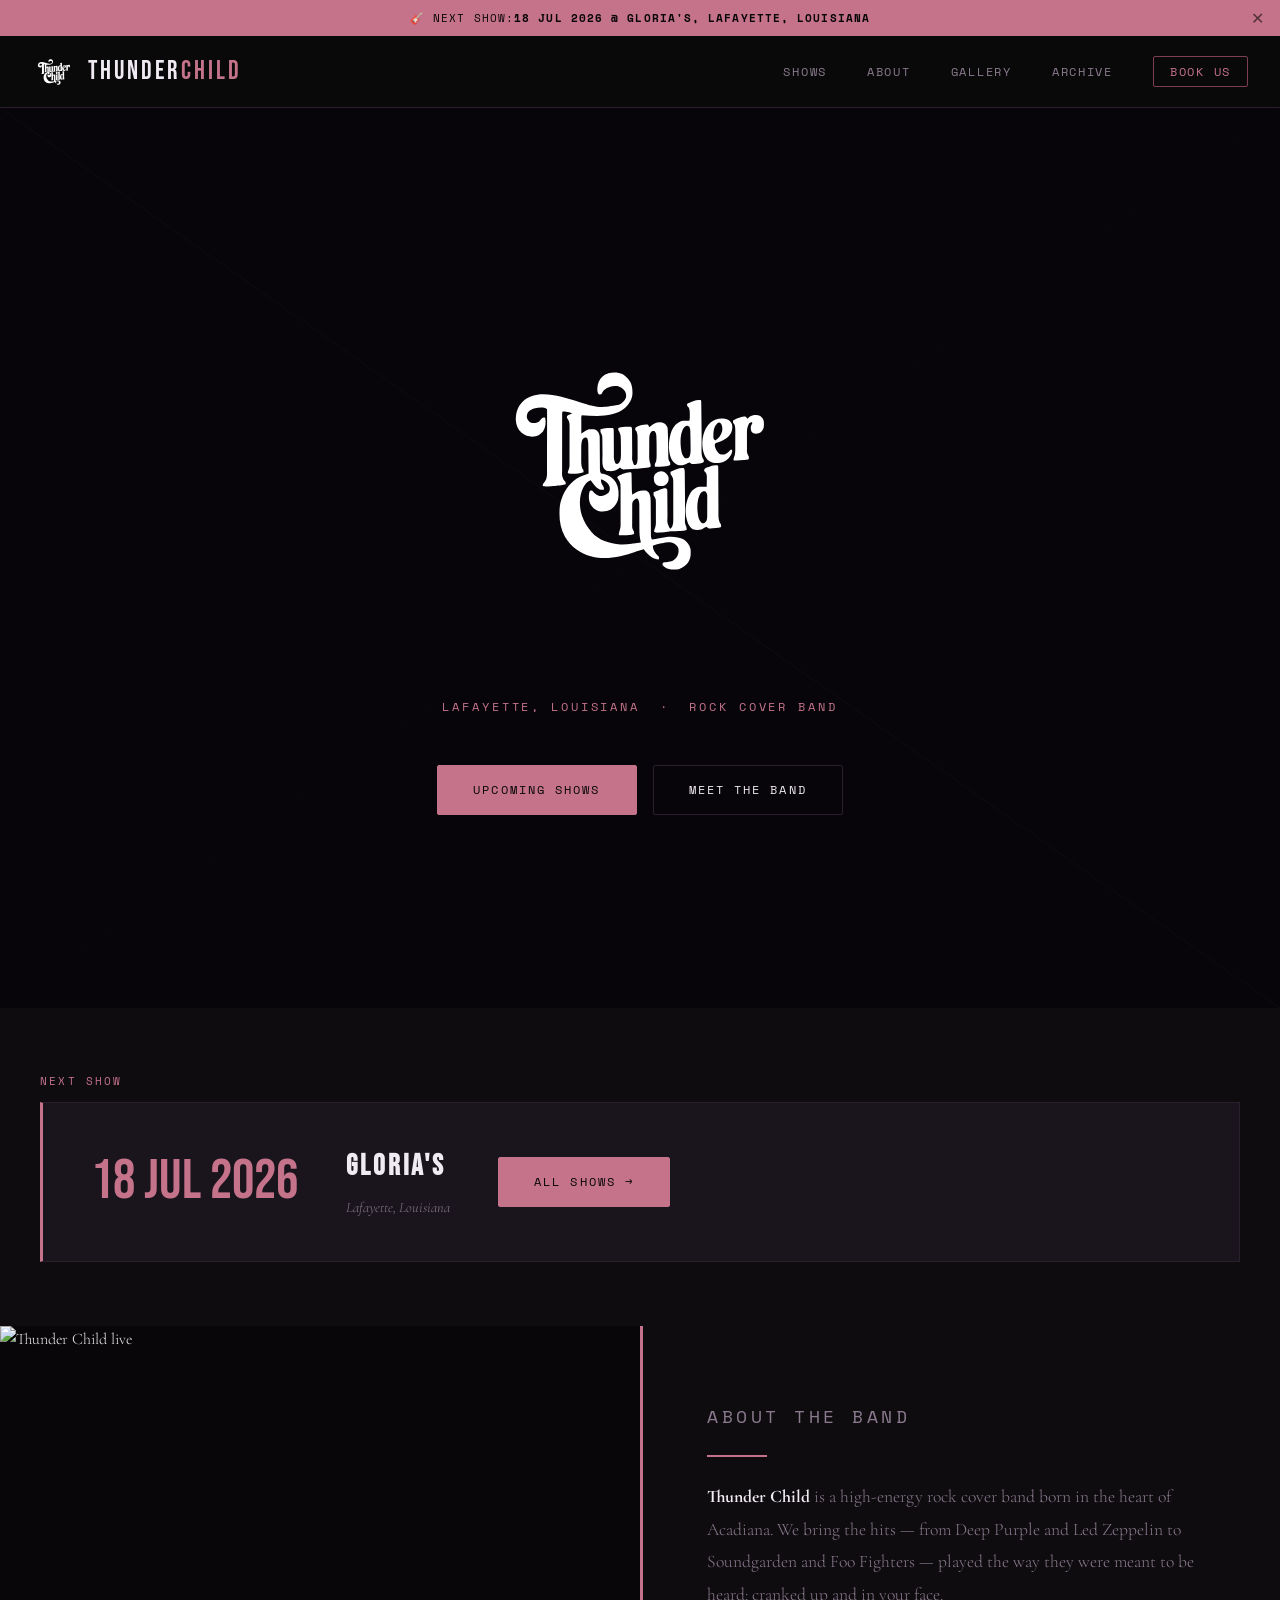
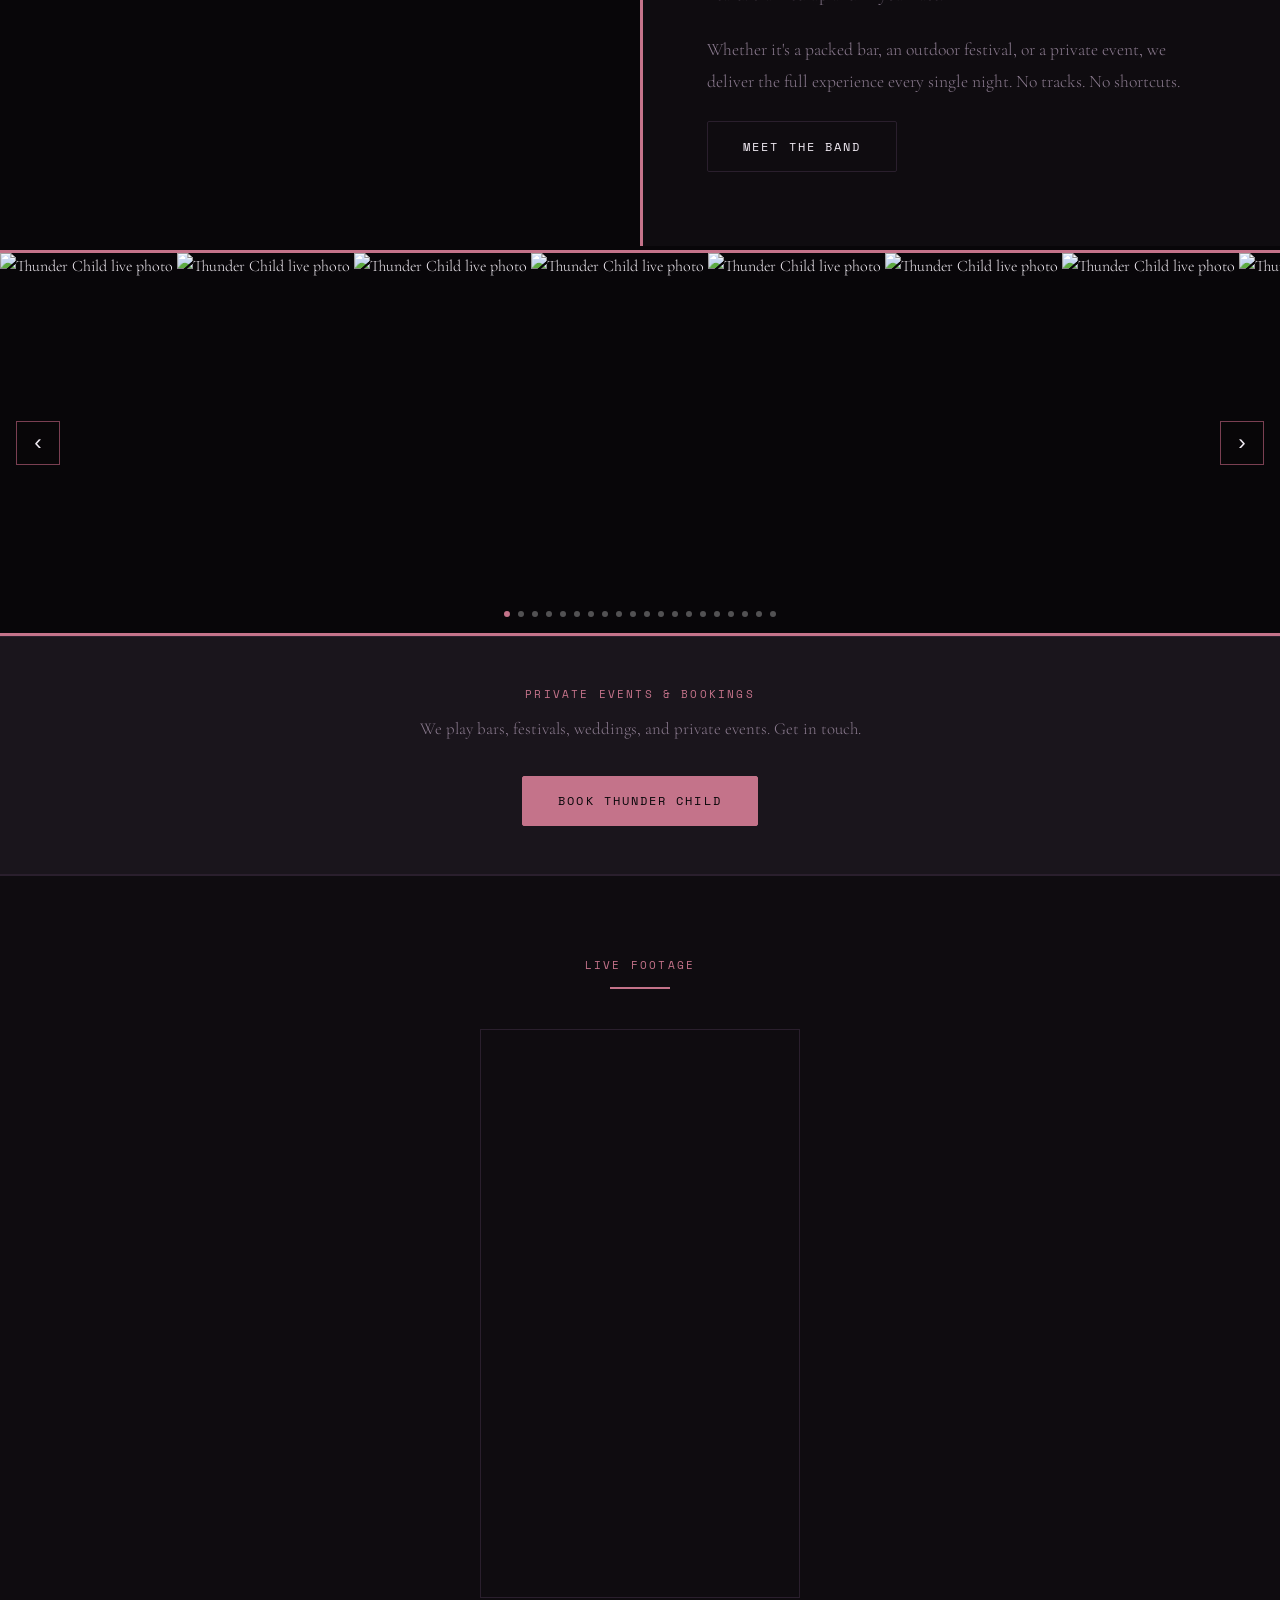
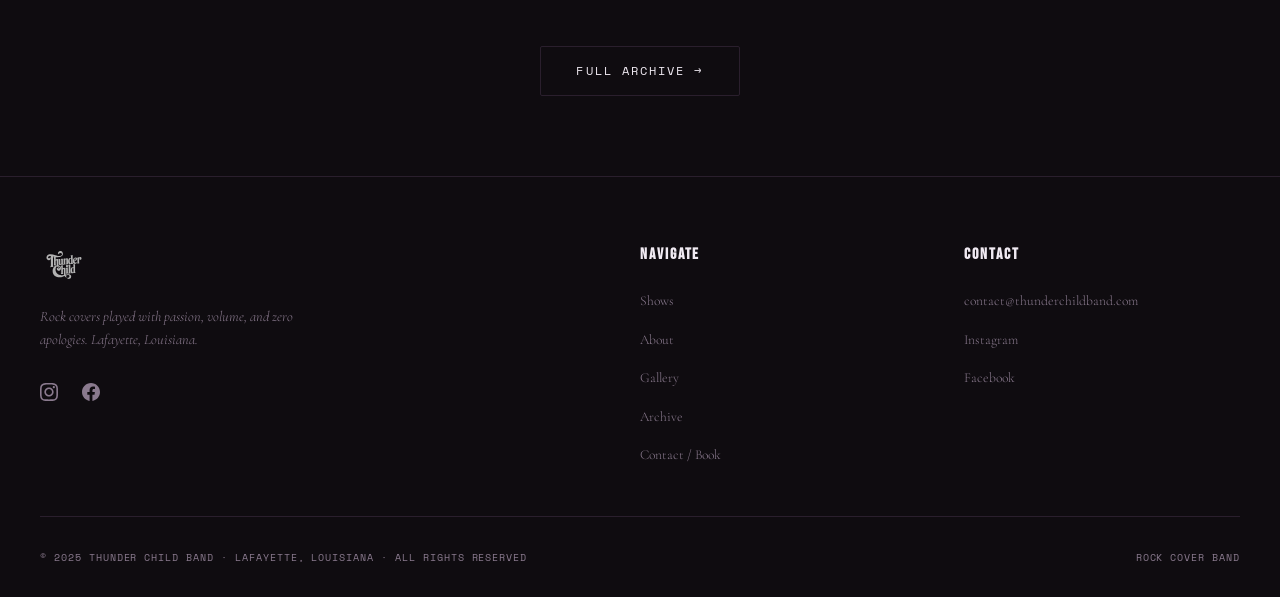
==== index.html @ b77314c2 "Update index.html" ====
<!DOCTYPE html>
<html lang="en">
<head>
  <meta charset="UTF-8">
  <meta name="viewport" content="width=device-width, initial-scale=1.0">
  <title>Thunder Child — Rock Cover Band · Lafayette, LA</title>
  <meta name="description" content="Thunder Child is a high-energy rock cover band based in Lafayette, Louisiana.">
  <link rel="stylesheet" href="style.css">
  <style>
    body { padding-top: 0; }
    .hero { min-height: 100vh; }

    /* Photo carousel */
    .photo-carousel {
      position: relative;
      overflow: hidden;
      background: var(--black);
      margin-top: 4px;
      border-top: 3px solid var(--gold);
      border-bottom: 3px solid var(--gold);
    }
    .carousel-track {
      display: flex;
      align-items: center;
      transition: transform 0.7s cubic-bezier(0.25, 0.46, 0.45, 0.94);
      gap: 4px;
    }
    .carousel-slide {
      flex-shrink: 0;
    }
    .carousel-slide img {
      height: 380px;
      width: auto;
      display: block;
      filter: grayscale(10%);
      transition: filter 0.4s ease;
    }
    .carousel-slide:hover img { filter: grayscale(0%); }
    .carousel-btn {
      position: absolute; top: 50%; transform: translateY(-50%);
      background: rgba(8,6,9,0.75); border: 1px solid var(--gold-dk);
      color: var(--white); font-size: 1.4rem;
      width: 44px; height: 44px;
      display: flex; align-items: center; justify-content: center;
      cursor: pointer; z-index: 10;
      transition: background var(--transition), border-color var(--transition);
    }
    .carousel-btn:hover { background: var(--gold); border-color: var(--gold); color: var(--black); }
    .carousel-prev { left: 1rem; }
    .carousel-next { right: 1rem; }
    .carousel-dots {
      position: absolute; bottom: 1rem; left: 50%; transform: translateX(-50%);
      display: flex; gap: 0.5rem; z-index: 10;
    }
    .carousel-dot {
      width: 6px; height: 6px; border-radius: 50%;
      background: rgba(255,255,255,0.3); border: none; cursor: pointer;
      transition: background var(--transition);
    }
    .carousel-dot.active { background: var(--gold); }

    /* About split */
    .photo-band {
      display: grid;
      grid-template-columns: 1fr 1fr;
      min-height: 520px;
    }
    .photo-band-img { overflow: hidden; }
    .photo-band-img img {
      width: 100%; height: 100%; object-fit: cover;
      filter: grayscale(15%);
      transition: transform 0.8s ease, filter 0.8s ease;
      display: block;
    }
    .photo-band-img:hover img { transform: scale(1.03); filter: grayscale(0%); }
    .photo-band-content {
      background: var(--deep);
      display: flex; flex-direction: column;
      justify-content: center;
      padding: 4rem;
      border-left: 3px solid var(--gold);
    }
    .photo-band-content p {
      font-size: 1.1rem; line-height: 1.85;
      color: var(--dim); margin-bottom: 1.4rem;
    }
    .photo-band-content p strong { color: var(--white); }

    /* Video — Short (9:16 portrait), centered like archive page */
    .home-video-wrap {
      width: 320px;
      aspect-ratio: 9 / 16;
      border: 1px solid var(--border);
      overflow: hidden;
      margin: 0 auto;
    }
    .home-video-wrap iframe {
      width: 100%; height: 100%; border: none; display: block;
    }

    @media (max-width: 768px) {
      .photo-band { grid-template-columns: 1fr; }
      .photo-band-img { height: 300px; }
      .photo-band-content { padding: 2.5rem 1.5rem; border-left: none; border-top: 3px solid var(--gold); }
      .carousel-slide img { height: 240px; } /* shorter on mobile */
    }
  </style>
</head>
<body>

  <div class="announcement-bar" id="announcement-bar"></div>

  <nav class="site-nav" role="navigation">
    <a href="index.html" class="nav-logo" aria-label="Thunder Child Home">
      <img src="assets/tc-new.svg" alt="Thunder Child logo">
      <span class="nav-logo-text">THUNDER<span>CHILD</span></span>
    </a>
    <ul class="nav-links" role="list">
      <li><a href="shows.html">Shows</a></li>
      <li><a href="about.html">About</a></li>
      <li><a href="gallery.html">Gallery</a></li>
      <li><a href="archive.html">Archive</a></li>
      <li><a href="contact.html" class="cta-link">Book Us</a></li>
    </ul>
    <button class="nav-toggle" id="nav-toggle" aria-label="Toggle menu" aria-expanded="false">
      <span></span><span></span><span></span>
    </button>
  </nav>

  <nav class="nav-mobile" id="nav-mobile" aria-label="Mobile navigation">
    <a href="shows.html">Shows</a>
    <a href="about.html">About</a>
    <a href="gallery.html">Gallery</a>
    <a href="archive.html">Archive</a>
    <a href="contact.html">Book Us</a>
  </nav>

  <!-- HERO with Ken Burns slideshow -->
  <section class="hero" aria-label="Hero">
    <div class="hero-slideshow" id="hero-slideshow"></div>
    <div class="hero-overlay"></div>
    <svg style="position:absolute;inset:0;width:100%;height:100%;pointer-events:none;opacity:0.03;z-index:2" preserveAspectRatio="none" viewBox="0 0 1200 800" xmlns="http://www.w3.org/2000/svg">
      <line x1="0" y1="0" x2="1200" y2="800" stroke="#c4738a" stroke-width="1"/>
      <line x1="1200" y1="0" x2="0" y2="800" stroke="#c4738a" stroke-width="0.5"/>
    </svg>
    <div class="hero-logo-wrap">
      <img src="assets/tc-new.svg" alt="Thunder Child" class="hero-logo">
      <p class="hero-sub">Lafayette, Louisiana &nbsp;·&nbsp; Rock Cover Band</p>
    </div>
    <div class="hero-cta-row">
      <a href="shows.html" class="btn btn-gold">Upcoming Shows</a>
      <a href="about.html" class="btn btn-outline">Meet the Band</a>
    </div>
  </section>

  <!-- NEXT SHOW TEASER -->
  <section style="background:var(--deep); padding:4rem 2rem;">
    <div style="max-width:var(--max-w); margin:0 auto;">
      <p class="section-subtitle reveal">Next Show</p>
      <div class="next-show-teaser reveal" id="next-show-teaser">
        <div class="next-show-date" id="teaser-date">—</div>
        <div class="next-show-info">
          <h3 id="teaser-venue">Loading…</h3>
          <p id="teaser-location" style="color:var(--dim);font-style:italic;margin-top:0.2rem;"></p>
        </div>
        <a href="shows.html" class="btn btn-gold" style="flex-shrink:0;">All Shows →</a>
      </div>
    </div>
  </section>

  <!-- PHOTO + ABOUT split -->
  <div class="photo-band">
    <div class="photo-band-img reveal">
      <img src="https://www.thunderchildband.com/images/DSC6445.JPEG" alt="Thunder Child live" loading="lazy">
    </div>
    <div class="photo-band-content reveal">
      <p class="section-subtitle">About the Band</p>
      <span class="section-line" style="margin-bottom:1.5rem;"></span>
      <p>
        <strong>Thunder Child</strong> is a high-energy rock cover band born in the heart of Acadiana.
        We bring the hits — from Deep Purple and Led Zeppelin to Soundgarden and Foo Fighters —
        played the way they were meant to be heard: cranked up and in your face.
      </p>
      <p>
        Whether it's a packed bar, an outdoor festival, or a private event, we deliver the full
        experience every single night. No tracks. No shortcuts.
      </p>
      <a href="about.html" class="btn btn-outline" style="align-self:flex-start;">Meet the Band</a>
    </div>
  </div>

  <!-- PHOTO CAROUSEL -->
  <div class="photo-carousel" id="photo-carousel">
    <div class="carousel-track" id="carousel-track"></div>
    <button class="carousel-btn carousel-prev" id="carousel-prev" aria-label="Previous">&#8249;</button>
    <button class="carousel-btn carousel-next" id="carousel-next" aria-label="Next">&#8250;</button>
    <div class="carousel-dots" id="carousel-dots"></div>
  </div>

  <!-- BOOK CTA STRIP -->
  <div style="background:var(--charcoal); border-top:1px solid var(--border); border-bottom:1px solid var(--border); padding:3rem 2rem; text-align:center;">
    <p class="section-subtitle reveal">Private Events &amp; Bookings</p>
    <p class="reveal" style="color:var(--dim); max-width:480px; margin:0.75rem auto 2rem; font-size:1.05rem;">
      We play bars, festivals, weddings, and private events. Get in touch.
    </p>
    <a href="contact.html" class="btn btn-gold reveal">Book Thunder Child</a>
  </div>

  <!-- FEATURED VIDEO -->
  <section style="background:var(--deep); padding:5rem 2rem; border-top:1px solid var(--border);">
    <div style="max-width:var(--max-w); margin:0 auto;">
      <p class="section-subtitle text-center reveal">Live Footage</p>
      <span class="section-line" style="margin:0.75rem auto 2.5rem;"></span>
      <div class="home-video-wrap reveal">
        <iframe src="https://www.youtube.com/embed/ZOvPCTSVaPM"
          title="Thunder Child live"
          frameborder="0"
          allow="accelerometer; autoplay; clipboard-write; encrypted-media; gyroscope; picture-in-picture; web-share"
          allowfullscreen loading="lazy"></iframe>
      </div>
      <div class="text-center mt-3">
        <a href="archive.html" class="btn btn-outline reveal">Full Archive →</a>
      </div>
    </div>
  </section>

  <footer class="site-footer">
    <div class="footer-inner">
      <div>
        <img src="assets/tc-new.svg" alt="Thunder Child" class="footer-brand-logo">
        <p class="footer-tagline">Rock covers played with passion, volume, and zero apologies. Lafayette, Louisiana.</p>
        <div class="social-row mt-2">
          <a href="https://instagram.com/thunderchildband" class="social-link" target="_blank" rel="noopener" aria-label="Instagram">
            <svg viewBox="0 0 24 24" fill="currentColor"><path d="M12 2.163c3.204 0 3.584.012 4.85.07 3.252.148 4.771 1.691 4.919 4.919.058 1.265.069 1.645.069 4.849 0 3.205-.012 3.584-.069 4.849-.149 3.225-1.664 4.771-4.919 4.919-1.266.058-1.644.07-4.85.07-3.204 0-3.584-.012-4.849-.07-3.26-.149-4.771-1.699-4.919-4.92-.058-1.265-.07-1.644-.07-4.849 0-3.204.013-3.583.07-4.849.149-3.227 1.664-4.771 4.919-4.919 1.266-.057 1.645-.069 4.849-.069zm0-2.163c-3.259 0-3.667.014-4.947.072-4.358.2-6.78 2.618-6.98 6.98-.059 1.281-.073 1.689-.073 4.948 0 3.259.014 3.668.072 4.948.2 4.358 2.618 6.78 6.98 6.98 1.281.058 1.689.072 4.948.072 3.259 0 3.668-.014 4.948-.072 4.354-.2 6.782-2.618 6.979-6.98.059-1.28.073-1.689.073-4.948 0-3.259-.014-3.667-.072-4.947-.196-4.354-2.617-6.78-6.979-6.98-1.281-.059-1.69-.073-4.949-.073zm0 5.838c-3.403 0-6.162 2.759-6.162 6.162s2.759 6.163 6.162 6.163 6.162-2.759 6.162-6.163c0-3.403-2.759-6.162-6.162-6.162zm0 10.162c-2.209 0-4-1.79-4-4 0-2.209 1.791-4 4-4s4 1.791 4 4c0 2.21-1.791 4-4 4zm6.406-11.845c-.796 0-1.441.645-1.441 1.44s.645 1.44 1.441 1.44c.795 0 1.439-.645 1.439-1.44s-.644-1.44-1.439-1.44z"/></svg>
          </a>
          <a href="https://facebook.com/thunderchildbandLA" class="social-link" target="_blank" rel="noopener" aria-label="Facebook">
            <svg viewBox="0 0 24 24" fill="currentColor"><path d="M24 12.073c0-6.627-5.373-12-12-12s-12 5.373-12 12c0 5.99 4.388 10.954 10.125 11.854v-8.385H7.078v-3.47h3.047V9.43c0-3.007 1.792-4.669 4.533-4.669 1.312 0 2.686.235 2.686.235v2.953H15.83c-1.491 0-1.956.925-1.956 1.874v2.25h3.328l-.532 3.47h-2.796v8.385C19.612 23.027 24 18.062 24 12.073z"/></svg>
          </a>
        </div>
      </div>
      <div>
        <h4 class="footer-col-title">Navigate</h4>
        <ul class="footer-links">
          <li><a href="shows.html">Shows</a></li>
          <li><a href="about.html">About</a></li>
          <li><a href="gallery.html">Gallery</a></li>
          <li><a href="archive.html">Archive</a></li>
          <li><a href="contact.html">Contact / Book</a></li>
        </ul>
      </div>
      <div>
        <h4 class="footer-col-title">Contact</h4>
        <ul class="footer-links">
          <li><a href="mailto:contact@thunderchildband.com">contact@thunderchildband.com</a></li>
          <li><a href="https://instagram.com/thunderchildband" target="_blank" rel="noopener">Instagram</a></li>
          <li><a href="https://facebook.com/thunderchildbandLA" target="_blank" rel="noopener">Facebook</a></li>
        </ul>
      </div>
    </div>
    <div class="footer-bottom">
      <span>© 2025 Thunder Child Band · Lafayette, Louisiana · All Rights Reserved</span>
      <span>Rock Cover Band</span>
    </div>
  </footer>

  <script src="shows-data.js"></script>
  <script src="nav.js"></script>
  <script>
    // Next show teaser
    (function() {
      const shows = window.SHOWS_DATA;
      if (!shows || !shows.length) return;
      const next = shows[0];
      document.getElementById('teaser-date').textContent = next.day + ' ' + next.monthYear;
      document.getElementById('teaser-venue').textContent = next.venue;
      document.getElementById('teaser-location').textContent = next.location;
    })();

    // Ken Burns hero slideshow
    document.addEventListener('DOMContentLoaded', () => {
      const galleryPhotos = [
        "https://www.thunderchildband.com/images/DSC6445.JPEG",
        "https://www.thunderchildband.com/images/DSC6569.JPEG",
        "https://www.thunderchildband.com/images/TC_Legends050226_1.JPG",
        "https://www.thunderchildband.com/images/TC_Legends050226_11.JPG",
        "https://www.thunderchildband.com/images/TC_Legends050226_12.JPG",
        "https://www.thunderchildband.com/images/TC_Legends050226_14.JPG",
        "https://www.thunderchildband.com/images/TC_Legends050226_15.JPG",
        "https://www.thunderchildband.com/images/TC_Legends050226_16.JPG",
        "https://www.thunderchildband.com/images/TC_Legends050226_19.JPG",
        "https://www.thunderchildband.com/images/TC_Legends050226_21.JPG",
        "https://www.thunderchildband.com/images/DSC6484.JPEG",
        "https://www.thunderchildband.com/images/DSC3582.JPG",
        "https://www.thunderchildband.com/images/DSC3224.JPG",
        "https://www.thunderchildband.com/images/DSC3171.JPG",
        "https://www.thunderchildband.com/images/DSC2806.JPG",
        "https://www.thunderchildband.com/images/DSC2815.JPG",
        "https://www.thunderchildband.com/images/abifrozn2.jpeg",
        "https://www.thunderchildband.com/images/DSC2965.JPG",
        "https://www.thunderchildband.com/images/DSC2927.JPG"
      ];
      galleryPhotos.sort(() => Math.random() - 0.5);
      const container = document.getElementById('hero-slideshow');
      let currentIndex = 0;
      galleryPhotos.forEach(src => {
        const slide = document.createElement('div');
        slide.className = 'kb-slide';
        slide.style.backgroundImage = `url(${src})`;
        container.appendChild(slide);
      });
      const slides = document.querySelectorAll('.kb-slide');
      function showNextSlide() {
        if (!slides.length) return;
        slides.forEach(s => s.classList.remove('active'));
        slides[currentIndex].classList.add('active');
        currentIndex = (currentIndex + 1) % slides.length;
      }
      showNextSlide();
      setInterval(showNextSlide, 8000);
    });

    // Photo carousel
    (function() {
      const photos = [
        "https://www.thunderchildband.com/images/TC_Legends050226_1.JPG",
        "https://www.thunderchildband.com/images/TC_Legends050226_6.JPG",
        "https://www.thunderchildband.com/images/TC_Legends050226_8.JPG",
        "https://www.thunderchildband.com/images/TC_Legends050226_9.JPG",
        "https://www.thunderchildband.com/images/TC_Legends050226_11.JPG",
        "https://www.thunderchildband.com/images/TC_Legends050226_12.JPG",
        "https://www.thunderchildband.com/images/TC_Legends050226_14.JPG",
        "https://www.thunderchildband.com/images/TC_Legends050226_15.JPG",
        "https://www.thunderchildband.com/images/TC_Legends050226_16.JPG",
        "https://www.thunderchildband.com/images/TC_Legends050226_19.JPG",
        "https://www.thunderchildband.com/images/TC_Legends050226_21.JPG",
        "https://www.thunderchildband.com/images/TC_Legends050226_22.JPG",
        "https://www.thunderchildband.com/images/DSC6484.JPEG",
        "https://www.thunderchildband.com/images/DSC3582.JPG",
        "https://www.thunderchildband.com/images/DSC3171.JPG",
        "https://www.thunderchildband.com/images/abifrozn2.jpeg",
        "https://www.thunderchildband.com/images/abifrozen221.jpeg",
        "https://www.thunderchildband.com/images/DSC2821.JPG",
        "https://www.thunderchildband.com/images/DSC2965.JPG",
        "https://www.thunderchildband.com/images/DSC2927.JPG"
      ];

      const track = document.getElementById('carousel-track');
      const dotsContainer = document.getElementById('carousel-dots');
      const prevBtn = document.getElementById('carousel-prev');
      const nextBtn = document.getElementById('carousel-next');

      let pos = 0;
      const total = photos.length;

      // Build slides — natural image width, fixed height
      photos.forEach(src => {
        const slide = document.createElement('div');
        slide.className = 'carousel-slide';
        const img = document.createElement('img');
        img.src = src;
        img.alt = 'Thunder Child live photo';
        img.loading = 'lazy';
        slide.appendChild(img);
        track.appendChild(slide);
      });

      // Build dots
      photos.forEach((_, i) => {
        const dot = document.createElement('button');
        dot.className = 'carousel-dot' + (i === 0 ? ' active' : '');
        dot.setAttribute('aria-label', `Go to photo ${i + 1}`);
        dot.addEventListener('click', () => goTo(i));
        dotsContainer.appendChild(dot);
      });

      function getOffset(index) {
        // Sum widths of all slides before index (including gaps)
        const slides = track.querySelectorAll('.carousel-slide');
        let offset = 0;
        for (let i = 0; i < index && i < slides.length; i++) {
          offset += slides[i].offsetWidth + 4; // 4px gap
        }
        return offset;
      }

      function goTo(index) {
        const slides = track.querySelectorAll('.carousel-slide');
        const maxPos = total - 1;
        pos = Math.min(Math.max(index, 0), maxPos);
        // Wait for images to have natural width
        requestAnimationFrame(() => {
          track.style.transform = `translateX(-${getOffset(pos)}px)`;
        });
        document.querySelectorAll('.carousel-dot').forEach((d, i) => {
          d.classList.toggle('active', i === pos);
        });
      }

      prevBtn.addEventListener('click', () => goTo(pos - 1));
      nextBtn.addEventListener('click', () => goTo(pos + 1));

      // Auto-advance
      let autoTimer = setInterval(() => goTo(pos + 1 >= total ? 0 : pos + 1), 4000);
      [prevBtn, nextBtn].forEach(b => b.addEventListener('click', () => {
        clearInterval(autoTimer);
        autoTimer = setInterval(() => goTo(pos + 1 >= total ? 0 : pos + 1), 4000);
      }));

      goTo(0);
    })();
  </script>
</body>
</html>
---- style.css ----
/* ============================================================
   THUNDER CHILD — style.css
   Dark rock aesthetic: near-black, dusty rose/mauve accents
   Fonts: Bebas Neue (display) + Cormorant Garamond (body)
   ============================================================ */

@import url('https://fonts.googleapis.com/css2?family=Bebas+Neue&family=Cormorant+Garamond:ital,wght@0,300;0,400;0,600;1,300;1,400&family=Space+Mono:wght@400;700&display=swap');

/* ---------- CSS Variables ---------- */
:root {
  --black:   #080609;
  --deep:    #0f0c10;
  --charcoal:#1a151c;
  --gold:    #c4738a;
  --gold-lt: #d9909f;
  --gold-dk: #7a3f52;
  --white:   #f0eaf2;
  --dim:     #8a7a8e;
  --border:  #2a1f2d;

  --font-display: 'Bebas Neue', 'Impact', sans-serif;
  --font-body:    'Cormorant Garamond', Georgia, serif;
  --font-mono:    'Space Mono', monospace;

  --nav-h: 72px;
  --max-w: 1200px;
  --transition: 0.3s cubic-bezier(0.25, 0.46, 0.45, 0.94);
}

/* ---------- Reset ---------- */
*, *::before, *::after { box-sizing: border-box; margin: 0; padding: 0; }
html { scroll-behavior: smooth; font-size: 16px; }
body {
  background: var(--black);
  color: var(--white);
  font-family: var(--font-body);
  font-weight: 300;
  line-height: 1.7;
  overflow-x: hidden;
}
img { display: block; max-width: 100%; }
a { color: inherit; text-decoration: none; }
ul { list-style: none; }

/* ---------- Scrollbar ---------- */
::-webkit-scrollbar { width: 6px; }
::-webkit-scrollbar-track { background: var(--deep); }
::-webkit-scrollbar-thumb { background: var(--gold-dk); border-radius: 3px; }

/* ============================================================
   NAV
   ============================================================ */
.site-nav {
  position: fixed; top: 0; left: 0; right: 0; z-index: 1000;
  height: var(--nav-h);
  display: flex; align-items: center; justify-content: space-between;
  padding: 0 2rem;
  background: rgba(10,10,10,0.92);
  backdrop-filter: blur(12px);
  border-bottom: 1px solid var(--border);
  transition: background var(--transition);
}
.site-nav.scrolled {
  background: rgba(10,10,10,0.98);
  border-bottom-color: var(--gold-dk);
}
.nav-logo { display: flex; align-items: center; gap: 0.75rem; }
.nav-logo img { height: 44px; width: 44px; filter: invert(1); }
.nav-logo-text {
  font-family: var(--font-display);
  font-size: 1.6rem;
  letter-spacing: 0.12em;
  color: var(--white);
  line-height: 1;
}
.nav-logo-text span { color: var(--gold); }
.nav-links { display: flex; gap: 2.5rem; align-items: center; }
.nav-links a {
  font-family: var(--font-mono);
  font-size: 0.72rem;
  letter-spacing: 0.15em;
  text-transform: uppercase;
  color: var(--dim);
  transition: color var(--transition);
  position: relative;
}
.nav-links a::after {
  content: '';
  position: absolute; bottom: -4px; left: 0; right: 0;
  height: 1px; background: var(--gold);
  transform: scaleX(0); transform-origin: left;
  transition: transform var(--transition);
}
.nav-links a:hover, .nav-links a.active { color: var(--white); }
.nav-links a:hover::after, .nav-links a.active::after { transform: scaleX(1); }
.nav-links a.cta-link {
  color: var(--gold);
  border: 1px solid var(--gold-dk);
  padding: 0.4rem 1rem;
  border-radius: 2px;
}
.nav-links a.cta-link:hover {
  background: var(--gold);
  color: var(--black);
}
.nav-links a.cta-link::after { display: none; }

/* Hamburger */
.nav-toggle {
  display: none;
  flex-direction: column; gap: 5px;
  cursor: pointer; background: none; border: none; padding: 4px;
}
.nav-toggle span {
  display: block; width: 26px; height: 2px;
  background: var(--white);
  transition: var(--transition);
}
.nav-toggle.open span:nth-child(1) { transform: rotate(45deg) translate(5px, 5px); }
.nav-toggle.open span:nth-child(2) { opacity: 0; }
.nav-toggle.open span:nth-child(3) { transform: rotate(-45deg) translate(5px, -5px); }

/* Mobile menu */
.nav-mobile {
  display: none; position: fixed;
  top: var(--nav-h); left: 0; right: 0;
  background: rgba(10,10,10,0.98);
  padding: 2rem;
  border-bottom: 1px solid var(--border);
  flex-direction: column; gap: 1.5rem;
  z-index: 999;
}
.nav-mobile.open { display: flex; }
.nav-mobile a {
  font-family: var(--font-display);
  font-size: 2rem;
  letter-spacing: 0.1em;
  color: var(--dim);
  transition: color var(--transition);
}
.nav-mobile a:hover, .nav-mobile a.active { color: var(--gold); }

/* ============================================================
   ANNOUNCEMENT BANNER
   ============================================================ */
:root { --banner-h: 36px; }

.announcement-bar {
  display: none;
  position: fixed; top: 0; left: 0; right: 0; z-index: 1001;
  height: var(--banner-h);
  background: var(--gold);
  color: var(--black);
  font-family: var(--font-mono);
  font-size: 0.68rem;
  letter-spacing: 0.1em;
  text-transform: uppercase;
  overflow: hidden;
}

/* Desktop: centered static text */
.banner-inner {
  display: flex;
  align-items: center;
  justify-content: center;
  height: 100%;
  padding: 0 3rem;
  white-space: nowrap;
}
.announcement-bar a {
  font-weight: 700;
  text-decoration: underline;
  text-decoration-color: rgba(0,0,0,0.4);
}
.announcement-bar .dismiss {
  position: absolute; right: 1rem; top: 50%; transform: translateY(-50%);
  background: none; border: none; cursor: pointer;
  font-size: 1rem; color: var(--black); opacity: 0.6;
  transition: opacity var(--transition);
}
.announcement-bar .dismiss:hover { opacity: 1; }

/* Mobile: ticker scroll */
@media (max-width: 768px) {
  .banner-inner {
    justify-content: flex-start;
    padding: 0 2.5rem 0 0;
    animation: ticker 18s linear infinite;
  }
  .banner-inner:hover { animation-play-state: paused; }
}
@keyframes ticker {
  0%   { transform: translateX(100vw); }
  100% { transform: translateX(-100%); }
}

body.has-banner .site-nav { top: var(--banner-h); }
body.has-banner { padding-top: calc(var(--nav-h) + var(--banner-h)); }
body.has-banner.home-page { padding-top: 0; }

/* ============================================================
   HERO — HOME
   ============================================================ */
.hero {
  position: relative; min-height: 100vh;
  display: flex; flex-direction: column;
  align-items: center; justify-content: center;
  overflow: hidden;
  padding: 0 2rem;
}
.hero-bg {
  position: absolute; inset: 0;
  background:
    radial-gradient(ellipse 80% 60% at 50% 40%, rgba(196,115,138,0.08) 0%, transparent 70%),
    linear-gradient(to bottom, var(--black) 0%, #0b080d 100%);
}
/* Grain overlay */
.hero-bg::after {
  content: '';
  position: absolute; inset: 0;
  background-image: url("data:image/svg+xml,%3Csvg viewBox='0 0 256 256' xmlns='http://www.w3.org/2000/svg'%3E%3Cfilter id='noise'%3E%3CfeTurbulence type='fractalNoise' baseFrequency='0.9' numOctaves='4' stitchTiles='stitch'/%3E%3C/filter%3E%3Crect width='100%25' height='100%25' filter='url(%23noise)' opacity='0.04'/%3E%3C/svg%3E");
  opacity: 0.5; pointer-events: none;
}
.hero-logo-wrap {
  position: relative; z-index: 2;
  display: flex; flex-direction: column; align-items: center;
  animation: heroFadeUp 1.2s ease both;
}
.hero-logo {
  width: min(340px, 72vw);
  filter: invert(1) brightness(1.1);
  margin-bottom: 2rem;
}
.hero-title {
  font-family: var(--font-display);
  font-size: clamp(4rem, 14vw, 10rem);
  letter-spacing: 0.18em;
  line-height: 0.9;
  text-align: center;
  color: var(--white);
  text-shadow: 0 0 80px rgba(196,115,138,0.2);
}
.hero-title em { color: var(--gold); font-style: normal; }
.hero-sub {
  font-family: var(--font-mono);
  font-size: 0.72rem;
  letter-spacing: 0.25em;
  text-transform: uppercase;
  color: var(--gold);
  margin-top: 1.5rem;
  animation: heroFadeUp 1.2s 0.2s ease both;
}
.hero-cta-row {
  display: flex; gap: 1rem; margin-top: 3rem;
  animation: heroFadeUp 1.2s 0.4s ease both;
  flex-wrap: wrap; justify-content: center;
}
@keyframes heroFadeUp {
  from { opacity: 0; transform: translateY(30px); }
  to   { opacity: 1; transform: translateY(0); }
}

/* Ken Burns hero slideshow */
.hero-slideshow {
  position: absolute;
  inset: 0;
  z-index: 1;
  overflow: hidden;
}
.hero-overlay {
  position: absolute;
  inset: 0;
  background: rgba(8, 6, 9, 0.6);
  z-index: 2;
  pointer-events: none;
}
.hero-logo-wrap,
.hero-cta-row,
.hero svg {
  position: relative;
  z-index: 10;
}
.kb-slide {
  position: absolute;
  inset: 0;
  background-size: cover;
  background-position: center;
  opacity: 0;
  z-index: 1;
  transform: scale(1);
  transition: opacity 2s ease-in-out, transform 8s linear;
}
.kb-slide.active {
  opacity: 1;
  z-index: 2;
  transform: scale(1.1);
}
/* ============================================================
   PARALLAX SECTIONS (home page sections with BG images)
   ============================================================ */
.parallax-section {
  position: relative;
  min-height: 60vh;
  display: flex; align-items: center; justify-content: center;
  overflow: hidden;
}
.parallax-bg {
  position: absolute; inset: -20%;
  background-size: cover;
  background-position: center;
  background-attachment: fixed;
  transition: transform 0.1s linear;
}
.parallax-bg::after {
  content: '';
  position: absolute; inset: 0;
  background: rgba(10,10,10,0.72);
}
.parallax-content {
  position: relative; z-index: 2;
  text-align: center; padding: 5rem 2rem;
  max-width: 700px;
}

/* ============================================================
   BUTTONS
   ============================================================ */
.btn {
  display: inline-block;
  font-family: var(--font-mono);
  font-size: 0.72rem;
  letter-spacing: 0.18em;
  text-transform: uppercase;
  padding: 0.9rem 2.2rem;
  border: 1px solid;
  cursor: pointer;
  transition: all var(--transition);
  border-radius: 2px;
}
.btn-gold {
  background: var(--gold);
  color: var(--black);
  border-color: var(--gold);
}
.btn-gold:hover {
  background: var(--gold-lt);
  border-color: var(--gold-lt);
  transform: translateY(-2px);
  box-shadow: 0 8px 24px rgba(200,146,42,0.3);
}
.btn-outline {
  background: transparent;
  color: var(--white);
  border-color: var(--border);
}
.btn-outline:hover {
  border-color: var(--gold);
  color: var(--gold);
  transform: translateY(-2px);
}

/* ============================================================
   SECTIONS / LAYOUT
   ============================================================ */
.section {
  padding: 6rem 2rem;
  max-width: var(--max-w);
  margin: 0 auto;
}
.section-full {
  padding: 6rem 2rem;
}
.section-title {
  font-family: var(--font-display);
  font-size: clamp(2.5rem, 6vw, 4.5rem);
  letter-spacing: 0.12em;
  line-height: 1;
  margin-bottom: 1rem;
  color: var(--white);
}
.section-title span { color: var(--gold); }
.section-line {
  display: block; width: 60px; height: 2px;
  background: var(--gold); margin-bottom: 3rem;
}
.section-subtitle {
  font-family: var(--font-mono);
  font-size: 0.68rem;
  letter-spacing: 0.2em;
  text-transform: uppercase;
  color: var(--gold);
  margin-bottom: 0.75rem;
}

/* ============================================================
   HOME — NEXT SHOW TEASER
   ============================================================ */
.next-show-teaser {
  background: var(--charcoal);
  border: 1px solid var(--border);
  border-left: 3px solid var(--gold);
  padding: 2.5rem 3rem;
  display: flex; align-items: center; gap: 3rem;
  flex-wrap: wrap;
}
.next-show-date {
  font-family: var(--font-display);
  font-size: 3.5rem;
  color: var(--gold);
  line-height: 1;
  white-space: nowrap;
}
.next-show-info h3 {
  font-family: var(--font-display);
  font-size: 1.8rem;
  letter-spacing: 0.1em;
  margin-bottom: 0.25rem;
}
.next-show-info p {
  font-size: 0.9rem;
  color: var(--dim);
  font-style: italic;
}

/* ============================================================
   HOME — ABOUT STRIP
   ============================================================ */
.home-about {
  display: grid; grid-template-columns: 1fr 1fr;
  gap: 5rem; align-items: center;
}
.home-about-text p {
  font-size: 1.15rem;
  line-height: 1.8;
  color: var(--dim);
  margin-bottom: 1.5rem;
}
.home-about-text p strong { color: var(--white); font-weight: 600; }
.home-about-img {
  position: relative;
}
.home-about-img img {
  width: 100%; aspect-ratio: 4/5; object-fit: cover;
  filter: grayscale(30%);
}
.home-about-img::before {
  content: '';
  position: absolute; top: -12px; left: -12px; right: 12px; bottom: 12px;
  border: 1px solid var(--gold-dk); z-index: -1;
}

/* ============================================================
   HOME — SOCIAL ROW
   ============================================================ */
.social-row {
  display: flex; gap: 1.5rem; flex-wrap: wrap;
}
.social-link {
  display: flex; align-items: center; gap: 0.6rem;
  font-family: var(--font-mono); font-size: 0.68rem;
  letter-spacing: 0.1em; text-transform: uppercase;
  color: var(--dim); transition: color var(--transition);
}
.social-link:hover { color: var(--gold); }
.social-link svg { width: 18px; height: 18px; }

/* ============================================================
   SHOWS PAGE
   ============================================================ */
.shows-list { display: flex; flex-direction: column; gap: 1.5px; }
.show-card {
  display: grid;
  grid-template-columns: 160px 1fr auto;
  align-items: center;
  gap: 2rem;
  padding: 2rem 2.5rem;
  background: var(--charcoal);
  border: 1px solid var(--border);
  border-left: 3px solid transparent;
  transition: all var(--transition);
  position: relative; overflow: hidden;
}
.show-card::after {
  content: '';
  position: absolute; inset: 0;
  background: linear-gradient(90deg, rgba(196,115,138,0.04), transparent);
  opacity: 0; transition: opacity var(--transition);
}
.show-card:hover {
  border-left-color: var(--gold);
  transform: translateX(4px);
}
.show-card:hover::after { opacity: 1; }
.show-date-block {
  text-align: center;
  border-right: 1px solid var(--border);
  padding-right: 2rem;
}
.show-day {
  font-family: var(--font-display);
  font-size: 3.5rem; line-height: 1;
  color: var(--gold);
}
.show-month-year {
  font-family: var(--font-mono);
  font-size: 0.65rem; letter-spacing: 0.15em; text-transform: uppercase;
  color: var(--dim); margin-top: 0.25rem;
}
.show-venue { font-family: var(--font-display); font-size: 1.6rem; letter-spacing: 0.05em; }
.show-location { font-size: 0.9rem; color: var(--dim); font-style: italic; margin-top: 0.2rem; }
.show-tags { display: flex; flex-wrap: wrap; gap: 0.5rem; margin-top: 0.6rem; }
.show-tag {
  font-family: var(--font-mono); font-size: 0.6rem;
  letter-spacing: 0.12em; text-transform: uppercase;
  padding: 0.2rem 0.6rem;
  border: 1px solid var(--border); color: var(--dim); border-radius: 2px;
}
.show-flyer {
  width: 120px; height: 120px; flex-shrink: 0;
  object-fit: contain;
  background: var(--charcoal);
  border: 1px solid var(--border);
  padding: 6px;
  transition: transform var(--transition);
}
.show-card:hover .show-flyer { transform: scale(1.04); }
.show-flyer-placeholder {
  width: 120px; height: 120px; flex-shrink: 0;
  border: 1px dashed var(--border);
  display: flex; align-items: center; justify-content: center;
  font-family: var(--font-mono); font-size: 0.55rem;
  color: var(--dim); letter-spacing: 0.1em; text-align: center;
}
.past-shows-divider {
  display: flex; align-items: center; gap: 1.5rem;
  margin: 3rem 0 2rem;
}
.past-shows-divider span {
  font-family: var(--font-mono); font-size: 0.65rem;
  letter-spacing: 0.2em; text-transform: uppercase; color: var(--dim);
  white-space: nowrap;
}
.past-shows-divider::before, .past-shows-divider::after {
  content: ''; flex: 1; height: 1px; background: var(--border);
}
.show-card.past { opacity: 0.55; }
.show-card.past:hover { opacity: 0.8; }

/* ============================================================
   ARCHIVE PAGE
   ============================================================ */
.archive-grid {
  display: grid;
  grid-template-columns: repeat(auto-fill, minmax(340px, 1fr));
  gap: 3rem;
}
.archive-item {}
.archive-video-wrap {
  position: relative; padding-bottom: 56.25%;
  overflow: hidden; background: var(--charcoal);
  border: 1px solid var(--border);
}
.archive-video-wrap iframe {
  position: absolute; inset: 0;
  width: 100%; height: 100%; border: none;
}
.archive-meta { padding: 1.25rem 0 0; }
.archive-meta-date {
  font-family: var(--font-mono); font-size: 0.65rem;
  letter-spacing: 0.18em; text-transform: uppercase;
  color: var(--gold); margin-bottom: 0.3rem;
}
.archive-meta-venue {
  font-family: var(--font-display);
  font-size: 1.4rem; letter-spacing: 0.08em;
  margin-bottom: 0.2rem;
}
.archive-meta-loc {
  font-size: 0.85rem; color: var(--dim); font-style: italic;
}

/* ============================================================
   GALLERY PAGE
   ============================================================ */
.gallery-masonry {
  columns: 3; column-gap: 1rem;
}
.gallery-item {
  break-inside: avoid; margin-bottom: 1rem;
  position: relative; overflow: hidden; cursor: pointer;
  border: 1px solid var(--border);
}
.gallery-item img {
  width: 100%; display: block;
  transition: transform 0.4s ease, filter 0.4s ease;
  filter: grayscale(20%);
}
.gallery-item:hover img {
  transform: scale(1.04);
  filter: grayscale(0%) brightness(1.05);
}
.gallery-item-overlay {
  position: absolute; inset: 0;
  background: rgba(200,146,42,0.12);
  opacity: 0; transition: opacity 0.3s;
}
.gallery-item:hover .gallery-item-overlay { opacity: 1; }

/* Lightbox */
.lightbox {
  position: fixed; inset: 0; z-index: 9999;
  background: rgba(0,0,0,0.95);
  display: flex; align-items: center; justify-content: center;
  opacity: 0; pointer-events: none;
  transition: opacity 0.3s;
}
.lightbox.open { opacity: 1; pointer-events: all; }
.lightbox-img {
  max-width: 90vw; max-height: 88vh;
  border: 1px solid var(--border);
  object-fit: contain;
}
.lightbox-close {
  position: absolute; top: 1.5rem; right: 2rem;
  font-size: 2rem; cursor: pointer; color: var(--dim);
  background: none; border: none;
  transition: color var(--transition);
}
.lightbox-close:hover { color: var(--gold); }
.lightbox-prev, .lightbox-next {
  position: absolute; top: 50%; transform: translateY(-50%);
  font-size: 2rem; cursor: pointer; color: var(--dim);
  background: none; border: none; padding: 1rem;
  transition: color var(--transition);
}
.lightbox-prev { left: 1rem; }
.lightbox-next { right: 1rem; }
.lightbox-prev:hover, .lightbox-next:hover { color: var(--gold); }

/* ============================================================
   ABOUT PAGE
   ============================================================ */
.about-hero {
  display: grid; grid-template-columns: 1fr 1.2fr;
  gap: 5rem; align-items: start;
}
.about-bio p {
  font-size: 1.1rem; line-height: 1.9;
  color: var(--dim); margin-bottom: 1.4rem;
}
.about-bio p strong { color: var(--white); }
.band-members {
  display: grid;
  grid-template-columns: repeat(5, 1fr);
  gap: 1.5rem;
  margin-top: 4rem;
}
.member-card {
  background: var(--charcoal);
  border: 1px solid var(--border);
  padding: 1.5rem 1rem;
  text-align: center;
  transition: border-color var(--transition);
}
.member-card:hover { border-color: var(--gold-dk); }
.member-photo {
  width: 100%;
  aspect-ratio: 1 / 1;
  border-radius: 50%;
  background: var(--border);
  margin: 0 auto 1rem;
  display: flex; align-items: center; justify-content: center;
  font-size: 2rem; color: var(--gold);
  overflow: hidden;
  border: 2px solid var(--border);
  max-width: 160px;
}
.member-photo img {
  width: 100%; height: 100%;
  object-fit: cover;
  object-position: center top;
}
.member-photo span { font-size: 2.5rem; }
.member-name {
  font-family: var(--font-display);
  font-size: 1.1rem; letter-spacing: 0.1em;
}
/* Stack to 3 then 2 on smaller screens */
@media (max-width: 900px) {
  .band-members { grid-template-columns: repeat(3, 1fr); }
}
@media (max-width: 500px) {
  .band-members { grid-template-columns: repeat(2, 1fr); }
}

/* ============================================================
   CONTACT PAGE
   ============================================================ */
.contact-layout {
  display: grid; grid-template-columns: 1fr 1fr; gap: 5rem;
}
.contact-info h2 { margin-bottom: 2rem; }
.contact-info p {
  font-size: 1.05rem; line-height: 1.8;
  color: var(--dim); margin-bottom: 2rem;
}
.contact-detail {
  display: flex; align-items: flex-start; gap: 1rem; margin-bottom: 1.5rem;
}
.contact-detail-icon {
  width: 36px; height: 36px; flex-shrink: 0;
  border: 1px solid var(--border);
  display: flex; align-items: center; justify-content: center;
  color: var(--gold); font-size: 0.9rem;
}
.contact-detail-text { font-size: 0.9rem; color: var(--dim); }
.contact-detail-text strong { display: block; color: var(--white); font-size: 1rem; }
.contact-form { display: flex; flex-direction: column; gap: 1.2rem; }
.form-group { display: flex; flex-direction: column; gap: 0.4rem; }
.form-label {
  font-family: var(--font-mono); font-size: 0.62rem;
  letter-spacing: 0.16em; text-transform: uppercase; color: var(--dim);
}
.form-input, .form-textarea, .form-select {
  background: var(--charcoal);
  border: 1px solid var(--border);
  color: var(--white);
  padding: 0.85rem 1rem;
  font-family: var(--font-body); font-size: 1rem;
  outline: none;
  transition: border-color var(--transition);
  border-radius: 2px;
}
.form-input:focus, .form-textarea:focus, .form-select:focus {
  border-color: var(--gold-dk);
}
.form-textarea { resize: vertical; min-height: 140px; }
.form-select option { background: var(--charcoal); }

/* ============================================================
   FOOTER
   ============================================================ */
.site-footer {
  background: var(--deep);
  border-top: 1px solid var(--border);
  padding: 4rem 2rem 2rem;
}
.footer-inner {
  max-width: var(--max-w); margin: 0 auto;
  display: grid; grid-template-columns: 2fr 1fr 1fr;
  gap: 3rem; margin-bottom: 3rem;
}
.footer-brand-logo {
  height: 48px; filter: invert(1) brightness(0.7);
  margin-bottom: 1rem;
}
.footer-tagline {
  font-size: 0.9rem; color: var(--dim);
  font-style: italic; line-height: 1.6;
  max-width: 280px;
}
.footer-col-title {
  font-family: var(--font-display);
  font-size: 1rem; letter-spacing: 0.12em;
  margin-bottom: 1.2rem; color: var(--white);
}
.footer-links { display: flex; flex-direction: column; gap: 0.7rem; }
.footer-links a {
  font-size: 0.85rem; color: var(--dim);
  transition: color var(--transition);
}
.footer-links a:hover { color: var(--gold); }
.footer-bottom {
  max-width: var(--max-w); margin: 0 auto;
  padding-top: 2rem; border-top: 1px solid var(--border);
  display: flex; justify-content: space-between; align-items: center;
  flex-wrap: wrap; gap: 1rem;
  font-family: var(--font-mono); font-size: 0.6rem;
  letter-spacing: 0.1em; text-transform: uppercase; color: var(--dim);
}

/* ============================================================
   PAGE HEADER (non-home pages)
   ============================================================ */
.page-header {
  padding: calc(var(--nav-h) + 5rem) 2rem 4rem;
  text-align: center;
  background: linear-gradient(to bottom, var(--deep), var(--black));
  position: relative; overflow: hidden;
}
.page-header::before {
  content: '';
  position: absolute; inset: 0;
  background: radial-gradient(ellipse 60% 80% at 50% 0%, rgba(196,115,138,0.06), transparent);
}
.page-header-inner { position: relative; z-index: 1; }
.page-header-subtitle {
  font-family: var(--font-mono);
  font-size: 0.65rem; letter-spacing: 0.25em; text-transform: uppercase;
  color: var(--gold); margin-bottom: 0.75rem;
}
.page-header-title {
  font-family: var(--font-display);
  font-size: clamp(3.5rem, 10vw, 7rem);
  letter-spacing: 0.15em; line-height: 1;
  color: var(--white);
}

/* ============================================================
   UTILITY
   ============================================================ */
.text-gold { color: var(--gold); }
.text-dim  { color: var(--dim); }
.text-center { text-align: center; }
.mt-1 { margin-top: 1rem; }
.mt-2 { margin-top: 2rem; }
.mt-3 { margin-top: 3rem; }
.divider { height: 1px; background: var(--border); margin: 4rem 0; }

/* Fade-in on scroll */
/* Reveal: content visible by default; JS adds .js-ready to body to enable animation */
.reveal { opacity: 1; transform: none; }
body.js-ready .reveal { opacity: 0; transform: translateY(24px); transition: opacity 0.7s ease, transform 0.7s ease; }
body.js-ready .reveal.visible { opacity: 1; transform: none; }

/* ============================================================
   RESPONSIVE
   ============================================================ */
@media (max-width: 900px) {
  .nav-links { display: none; }
  .nav-toggle { display: flex; }
  .home-about { grid-template-columns: 1fr; gap: 3rem; }
  .about-hero { grid-template-columns: 1fr; }
  .contact-layout { grid-template-columns: 1fr; }
  .footer-inner { grid-template-columns: 1fr 1fr; }
  .show-card { grid-template-columns: 100px 1fr; gap: 1rem; }
  .show-card > .show-flyer, .show-card > .show-flyer-placeholder { width: 80px; height: 80px; }
  .gallery-masonry { columns: 2; }
}
@media (max-width: 600px) {
  :root { --nav-h: 60px; }
  .hero-title { font-size: clamp(3rem, 16vw, 6rem); }
  .show-card { grid-template-columns: 1fr; gap: 1rem; }
  .show-date-block { border-right: none; border-bottom: 1px solid var(--border); padding-right: 0; padding-bottom: 1rem; }
  .next-show-teaser { gap: 1.5rem; padding: 1.5rem; }
  .gallery-masonry { columns: 1; }
  .footer-inner { grid-template-columns: 1fr; }
  .archive-grid { grid-template-columns: 1fr; }
}
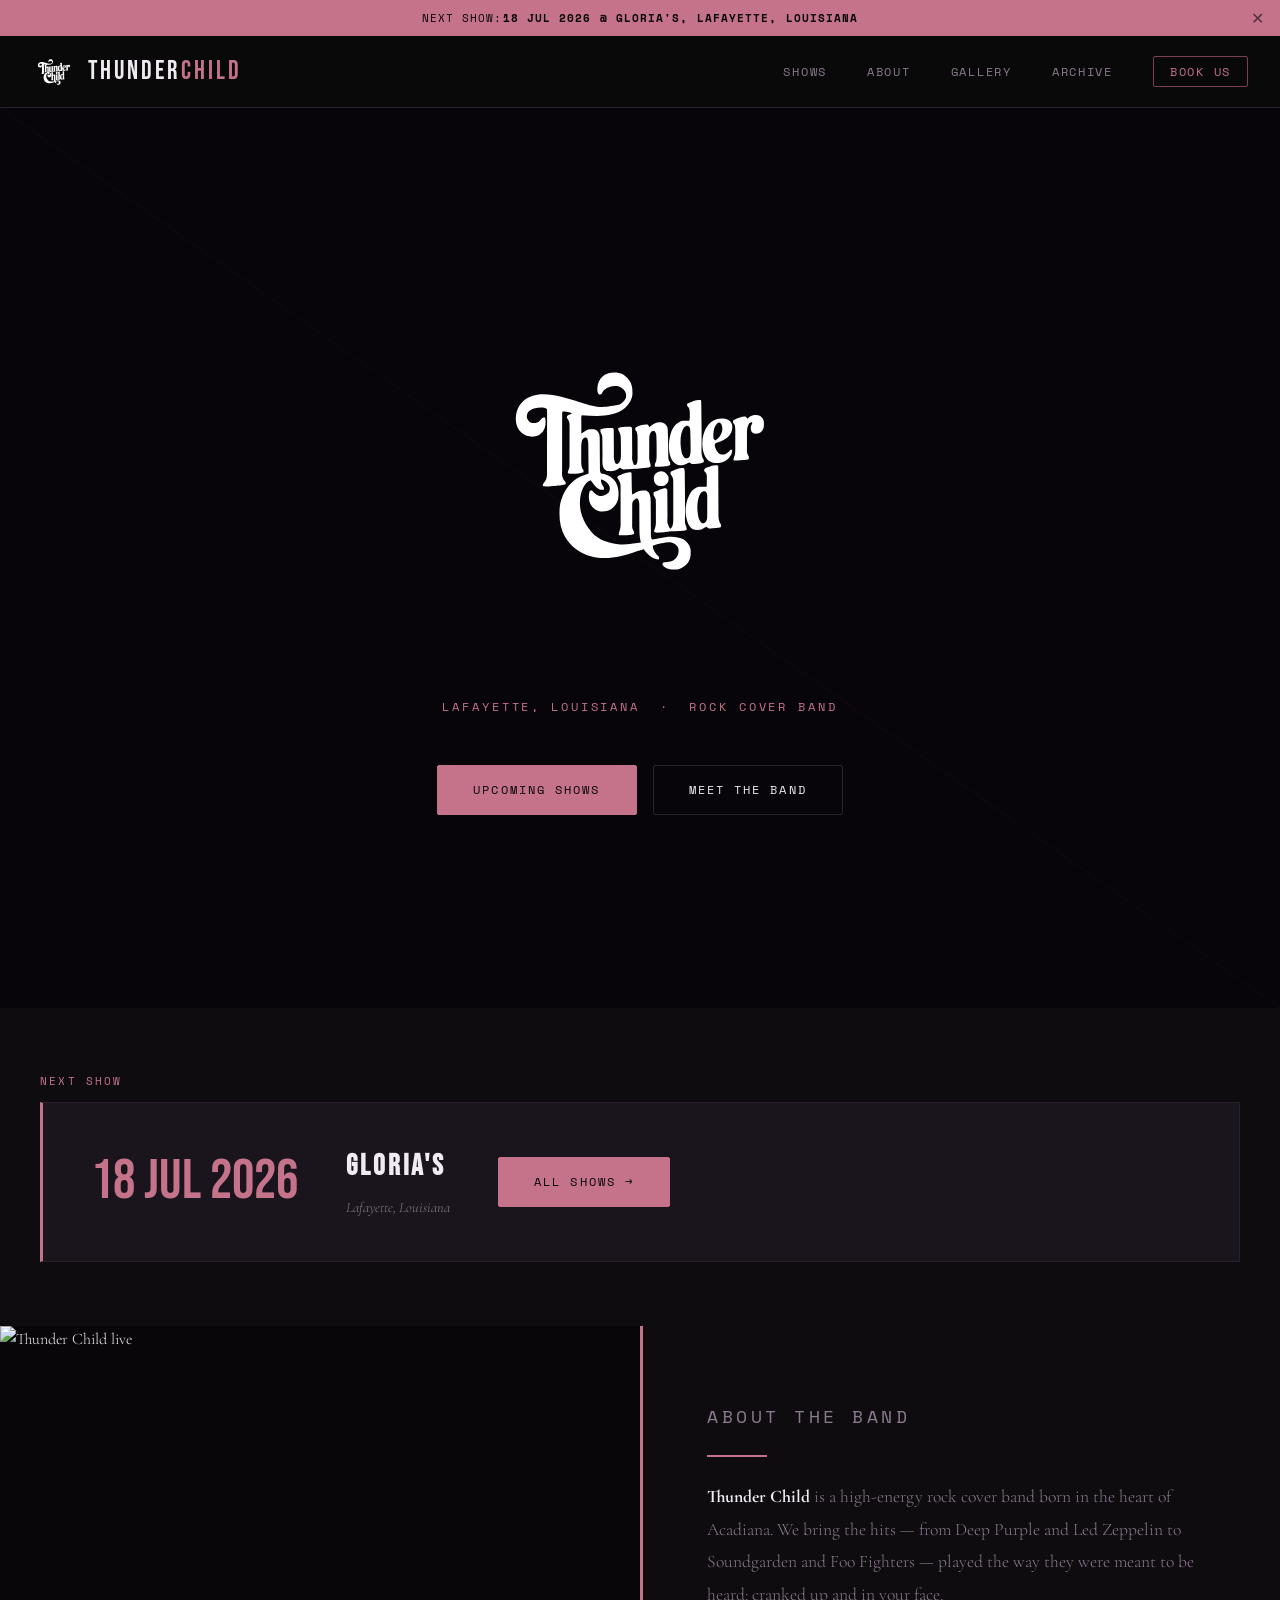
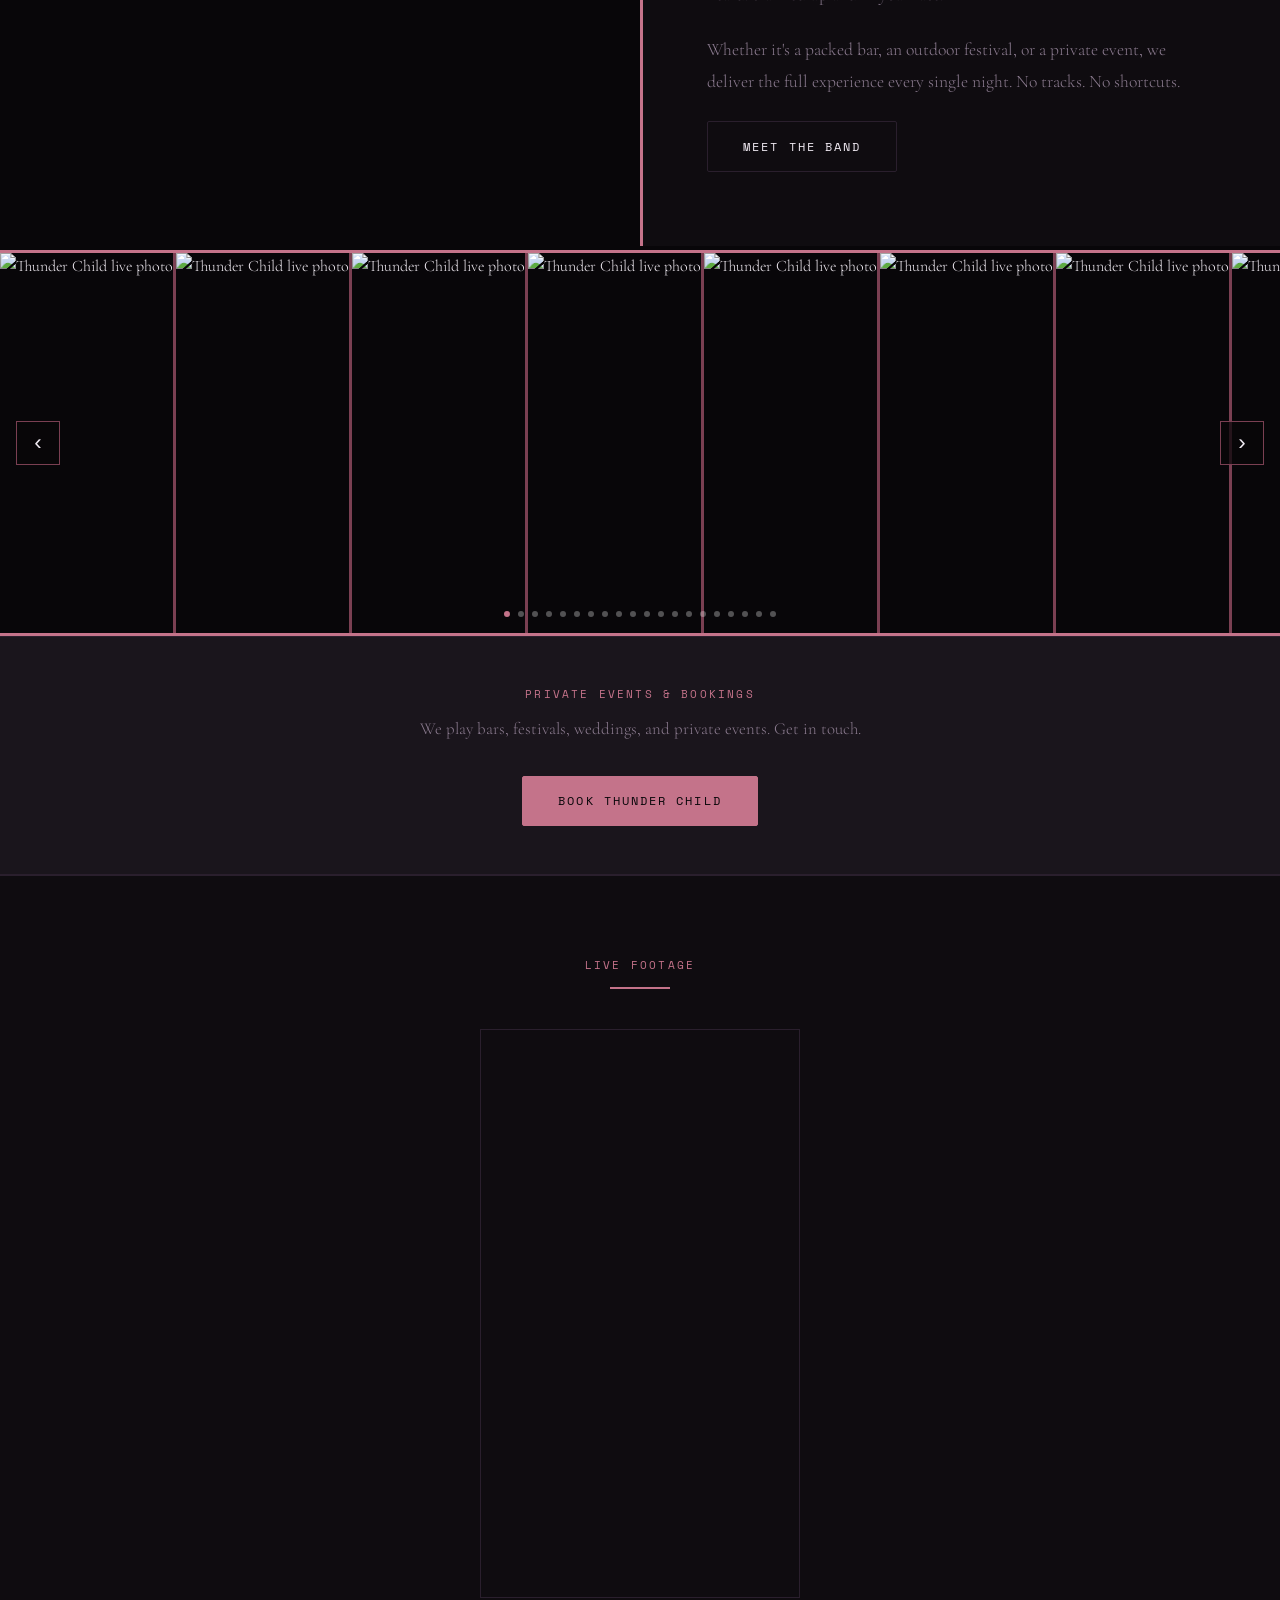
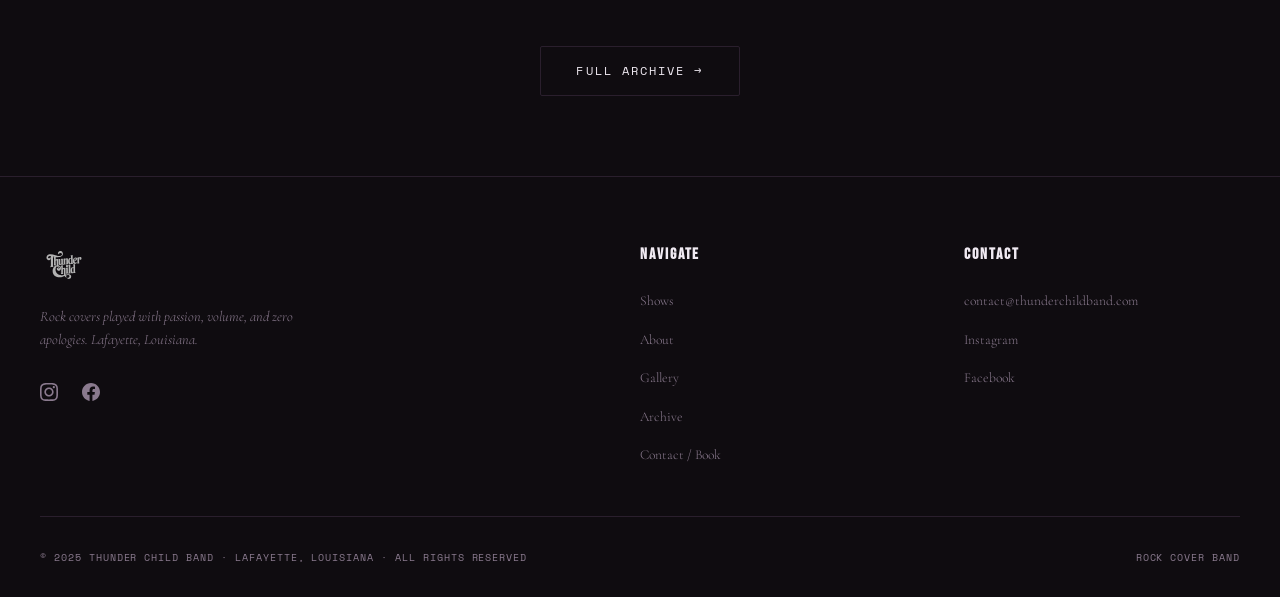
==== commit b3aff2a5: "Refactor carousel styles and photo shuffling Updated carousel styles and adjusted photo shuffle logi" ====
--- a/index.html
+++ b/index.html
@@ -23,7 +23,13 @@
       display: flex;
       align-items: center;
       transition: transform 0.7s cubic-bezier(0.25, 0.46, 0.45, 0.94);
-      gap: 4px;
+      gap: 0;
+    }
+    .carousel-slide {
+      border-right: 3px solid var(--gold-dk);
+    }
+    .carousel-slide:last-child {
+      border-right: none;
     }
     .carousel-slide {
       flex-shrink: 0;
@@ -352,6 +358,9 @@
       let pos = 0;
       const total = photos.length;
 
+      // Shuffle photos randomly
+      photos.sort(() => Math.random() - 0.5);
+
       // Build slides — natural image width, fixed height
       photos.forEach(src => {
         const slide = document.createElement('div');
@@ -378,7 +387,7 @@
         const slides = track.querySelectorAll('.carousel-slide');
         let offset = 0;
         for (let i = 0; i < index && i < slides.length; i++) {
-          offset += slides[i].offsetWidth + 4; // 4px gap
+          offset += slides[i].offsetWidth + 3; // 3px border
         }
         return offset;
       }
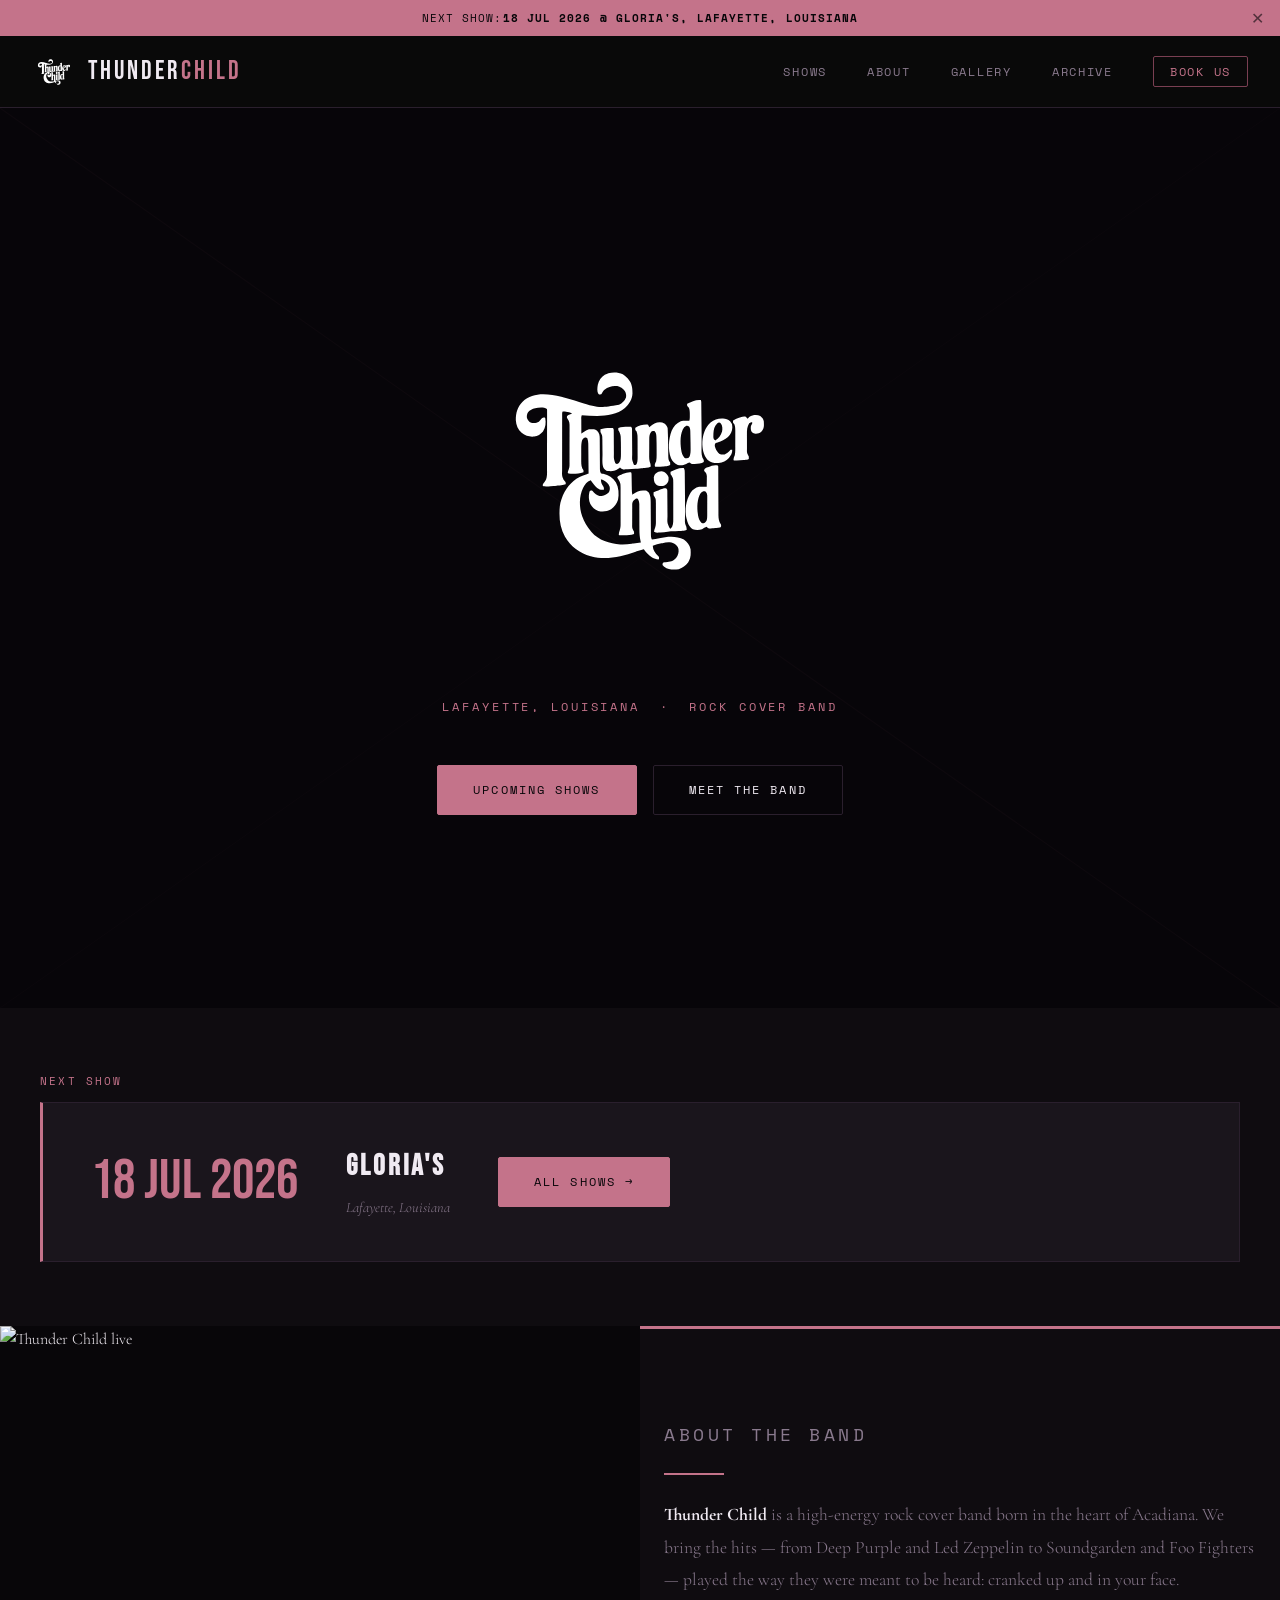
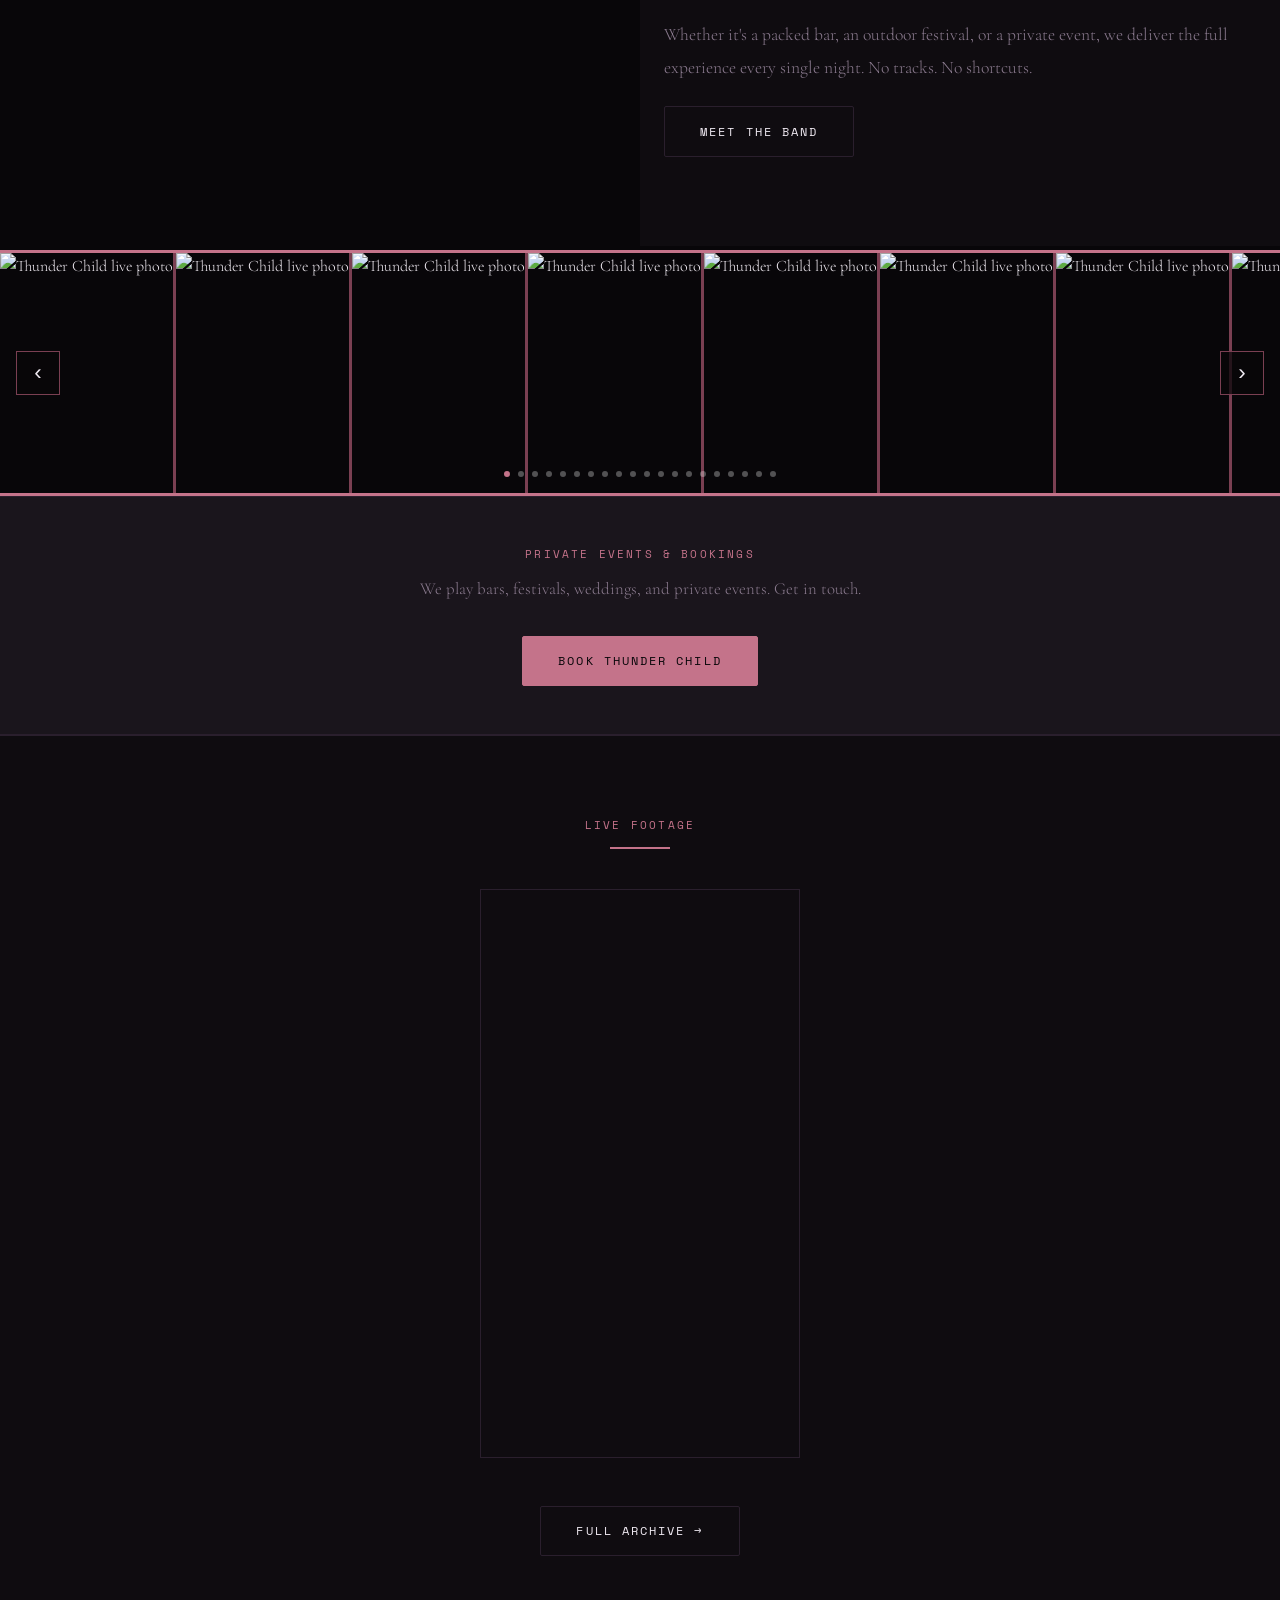
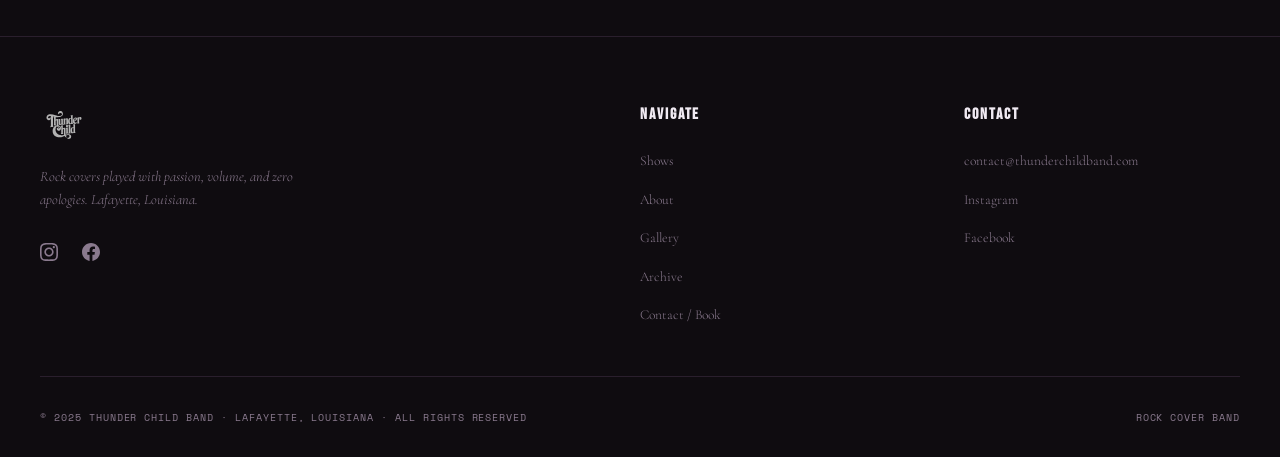
==== commit 778a3f06: "Update index.html" ====
--- a/index.html
+++ b/index.html
@@ -104,8 +104,12 @@
       width: 100%; height: 100%; border: none; display: block;
     }
 
-    @media (max-width: 768px) {
-      .photo-band { grid-template-columns: 1fr; }
+    /* Hero sub responsive: dot+inline on desktop, two lines on mobile */
+    .hero-sub-br { display: none; }
+    @media (max-width: 480px) {
+      .hero-sub-sep { display: none; }
+      .hero-sub-br { display: block; }
+    }
       .photo-band-img { height: 300px; }
       .photo-band-content { padding: 2.5rem 1.5rem; border-left: none; border-top: 3px solid var(--gold); }
       .carousel-slide img { height: 240px; } /* shorter on mobile */
@@ -151,7 +155,7 @@
     </svg>
     <div class="hero-logo-wrap">
       <img src="assets/tc-new.svg" alt="Thunder Child" class="hero-logo">
-      <p class="hero-sub">Lafayette, Louisiana &nbsp;·&nbsp; Rock Cover Band</p>
+      <p class="hero-sub">Lafayette, Louisiana <span class="hero-sub-sep">&nbsp;·&nbsp;</span><br class="hero-sub-br"> Rock Cover Band</p>
     </div>
     <div class="hero-cta-row">
       <a href="shows.html" class="btn btn-gold">Upcoming Shows</a>
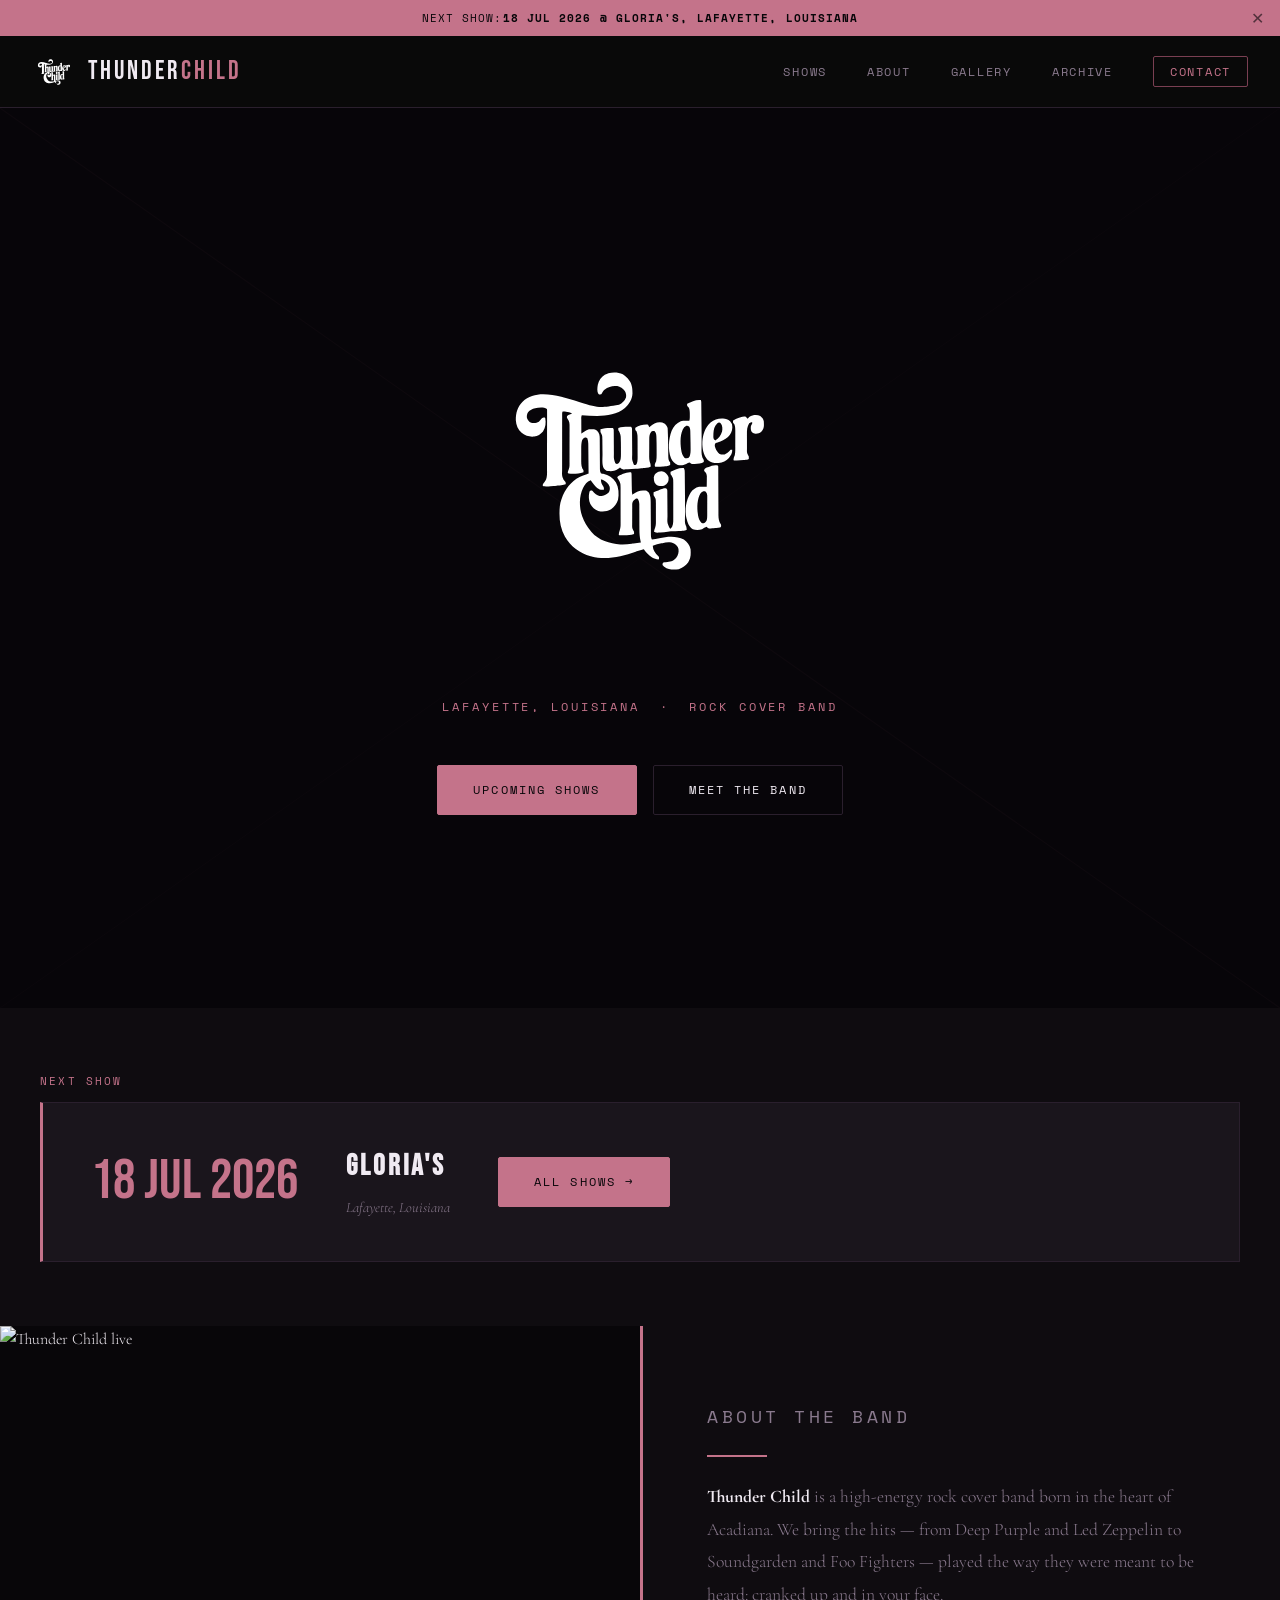
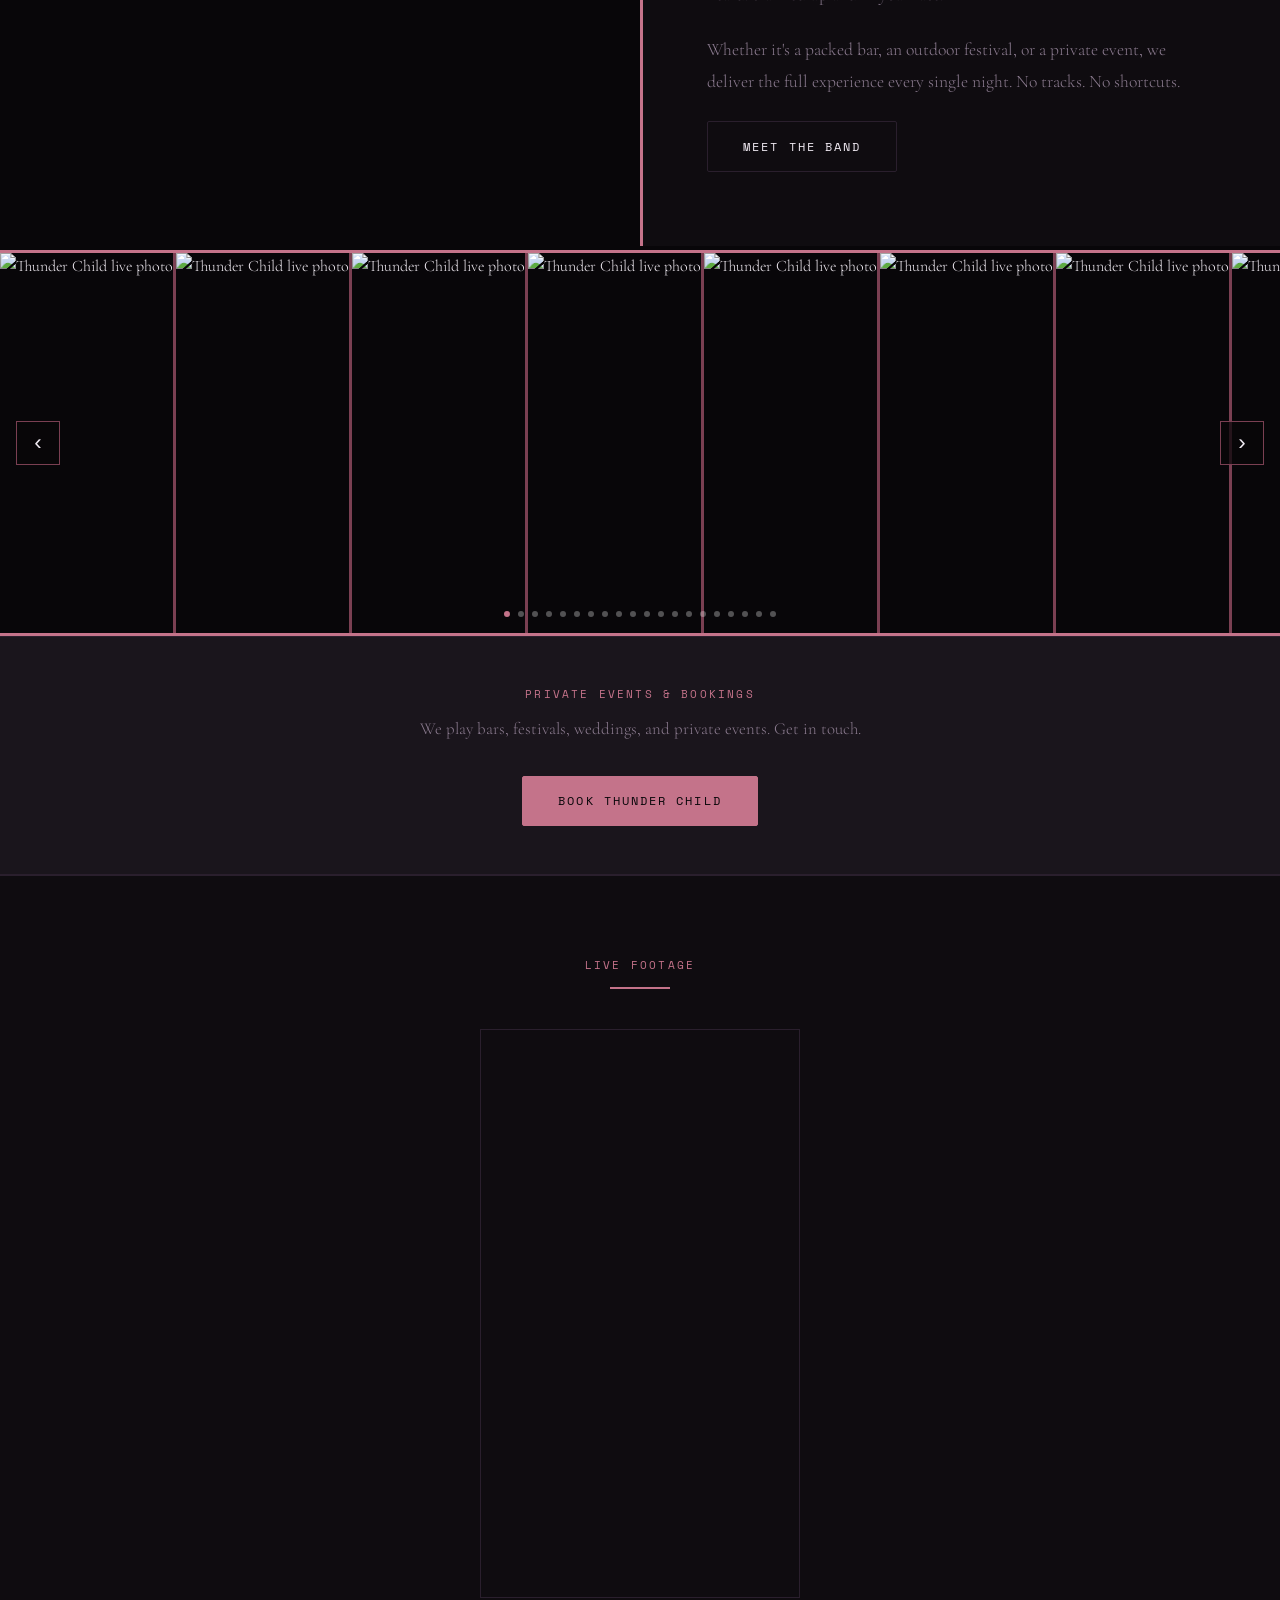
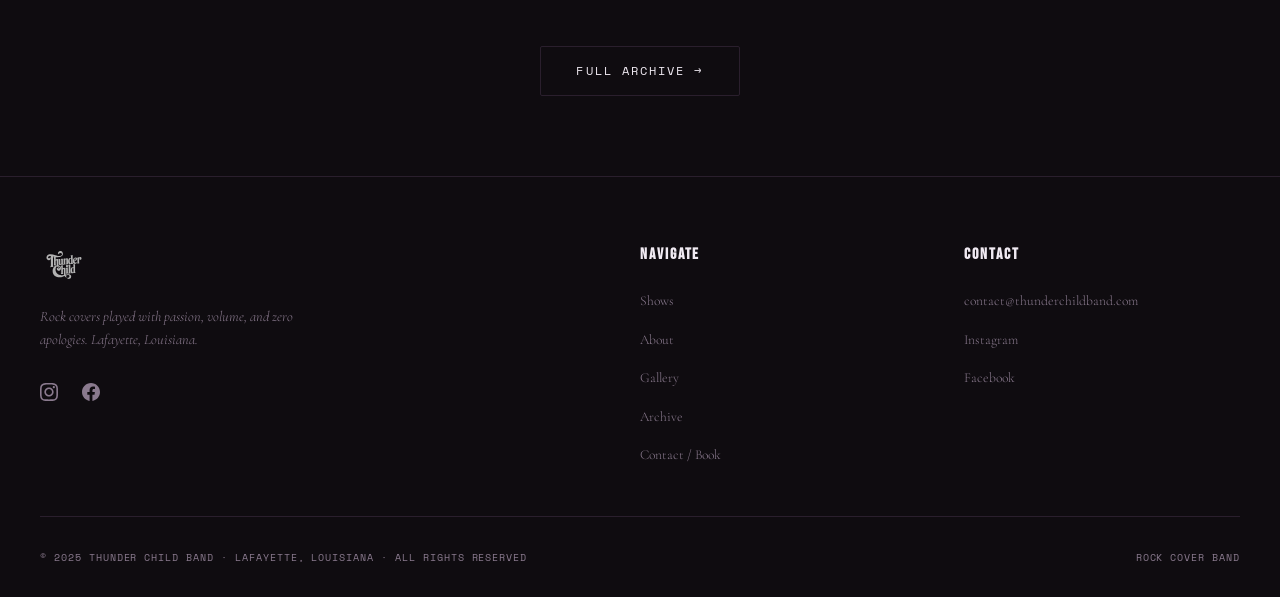
==== commit 44f977cc: "Update index.html" ====
--- a/index.html
+++ b/index.html
@@ -109,10 +109,13 @@
     @media (max-width: 480px) {
       .hero-sub-sep { display: none; }
       .hero-sub-br { display: block; }
-    }
-      .photo-band-img { height: 300px; }
+      .hero-sub { text-align: center; }
+    }
+    @media (max-width: 768px) {
+      .photo-band { grid-template-columns: 1fr; }
+      .photo-band-img { height: 320px; }
       .photo-band-content { padding: 2.5rem 1.5rem; border-left: none; border-top: 3px solid var(--gold); }
-      .carousel-slide img { height: 240px; } /* shorter on mobile */
+      .carousel-slide img { height: 240px; }
     }
   </style>
 </head>
@@ -130,7 +133,7 @@
       <li><a href="about.html">About</a></li>
       <li><a href="gallery.html">Gallery</a></li>
       <li><a href="archive.html">Archive</a></li>
-      <li><a href="contact.html" class="cta-link">Book Us</a></li>
+      <li><a href="contact.html" class="cta-link">Contact</a></li>
     </ul>
     <button class="nav-toggle" id="nav-toggle" aria-label="Toggle menu" aria-expanded="false">
       <span></span><span></span><span></span>
@@ -142,7 +145,7 @@
     <a href="about.html">About</a>
     <a href="gallery.html">Gallery</a>
     <a href="archive.html">Archive</a>
-    <a href="contact.html">Book Us</a>
+    <a href="contact.html">Contact</a>
   </nav>
 
   <!-- HERO with Ken Burns slideshow -->
@@ -155,7 +158,7 @@
     </svg>
     <div class="hero-logo-wrap">
       <img src="assets/tc-new.svg" alt="Thunder Child" class="hero-logo">
-      <p class="hero-sub">Lafayette, Louisiana <span class="hero-sub-sep">&nbsp;·&nbsp;</span><br class="hero-sub-br"> Rock Cover Band</p>
+      <p class="hero-sub" style="text-align:center;">Lafayette, Louisiana <span class="hero-sub-sep">&nbsp;·&nbsp;</span><br class="hero-sub-br"> Rock Cover Band</p>
     </div>
     <div class="hero-cta-row">
       <a href="shows.html" class="btn btn-gold">Upcoming Shows</a>
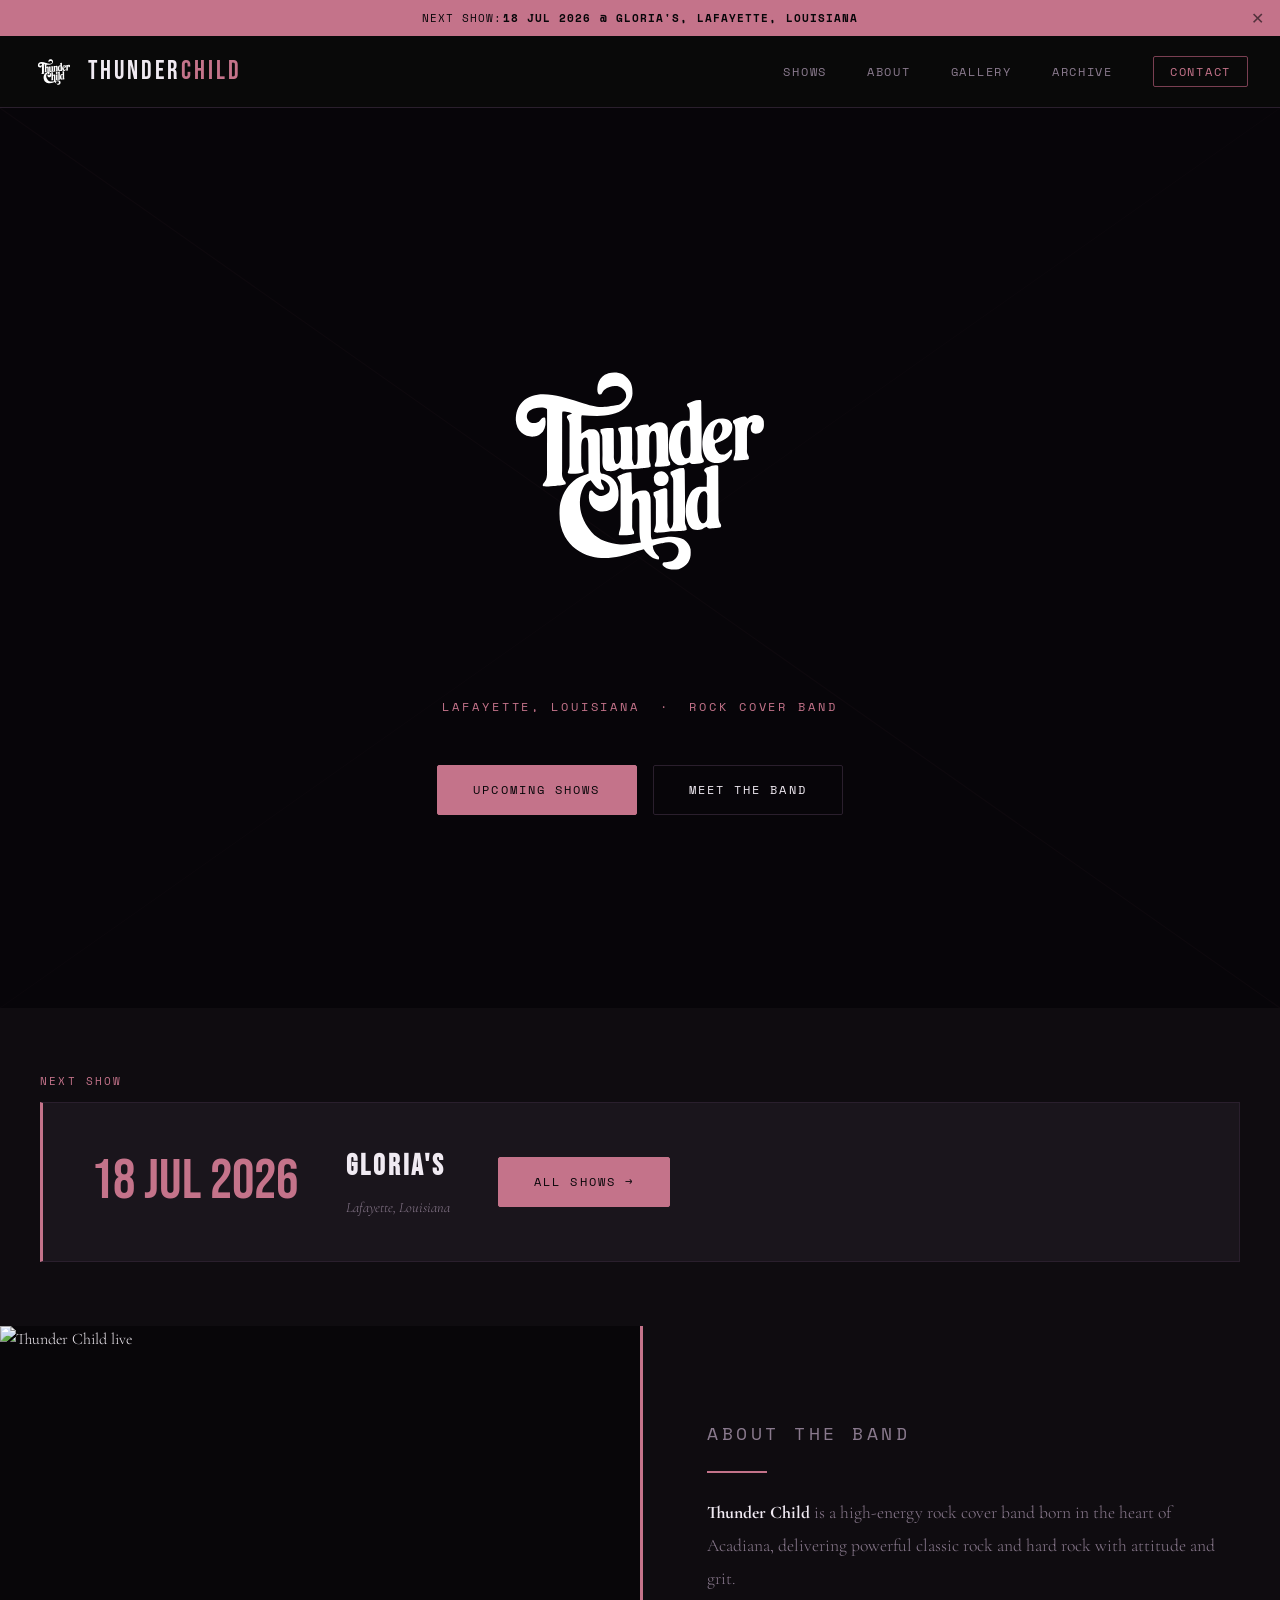
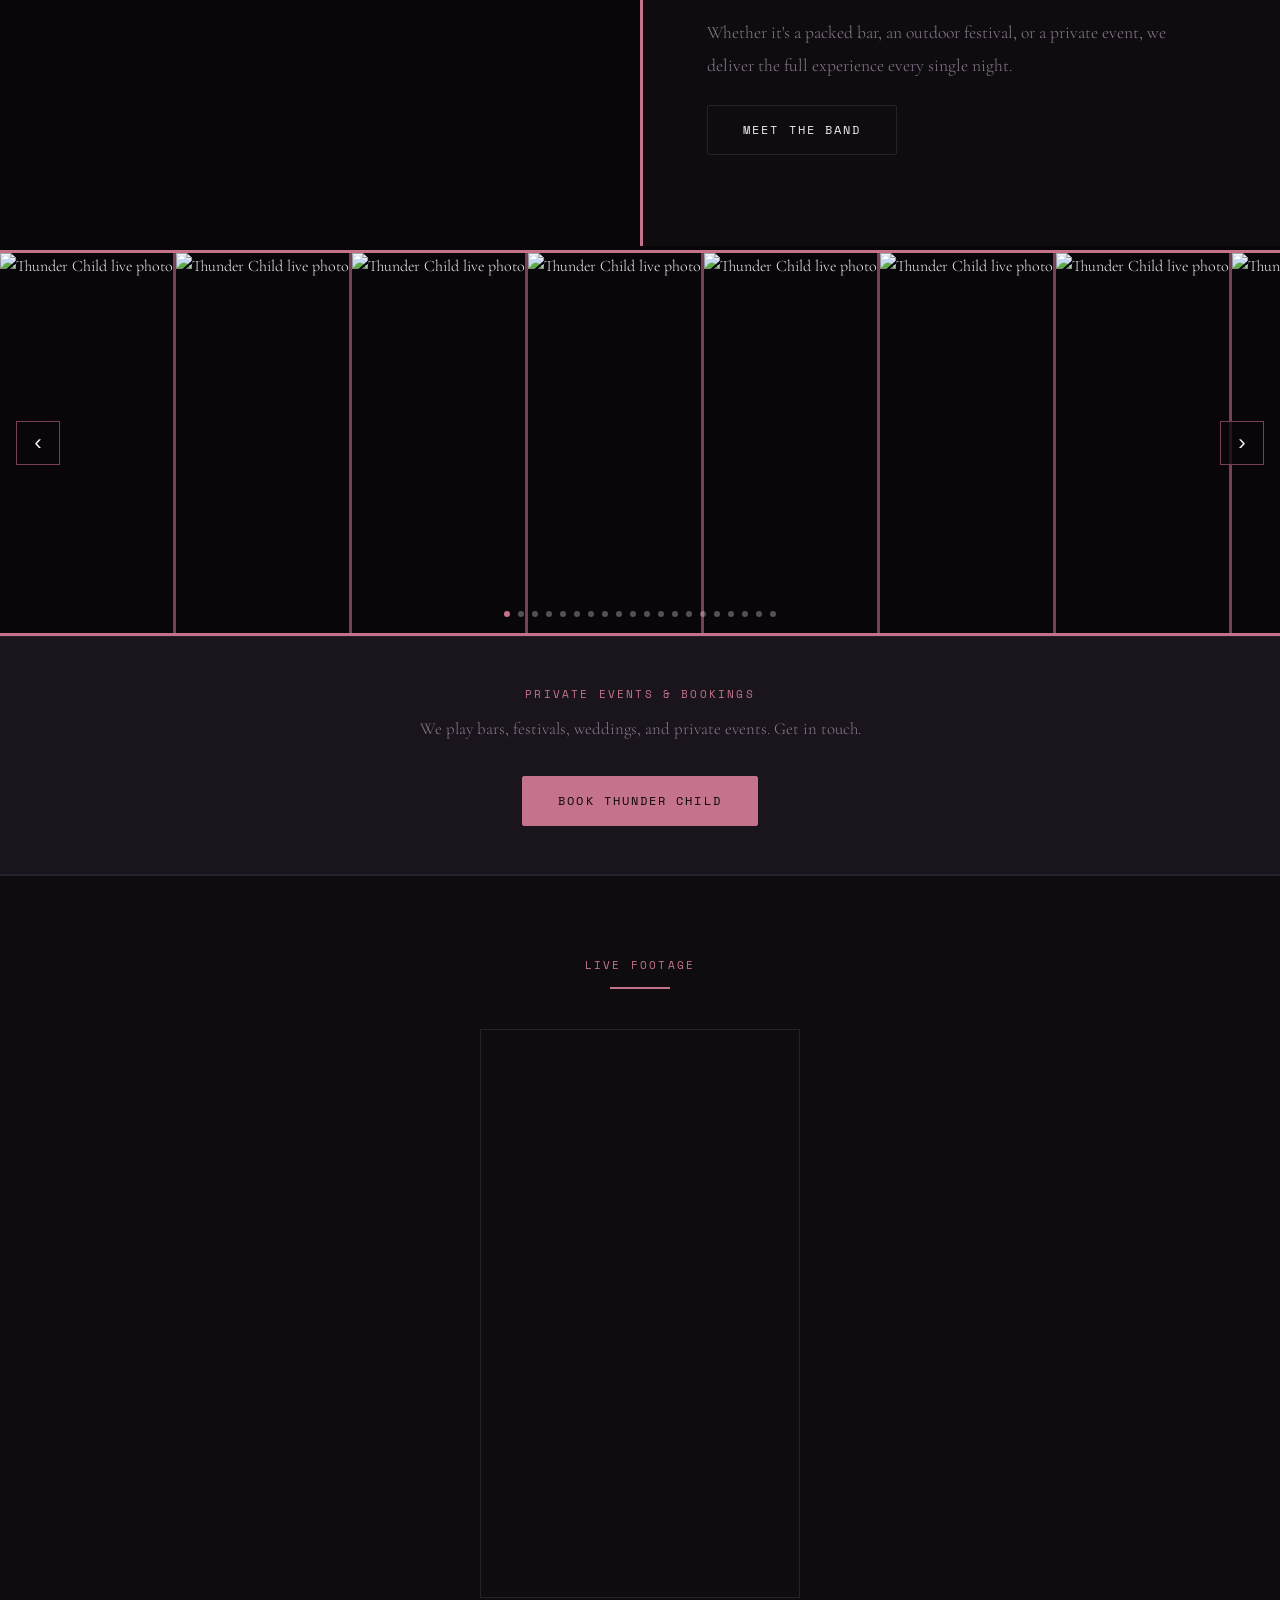
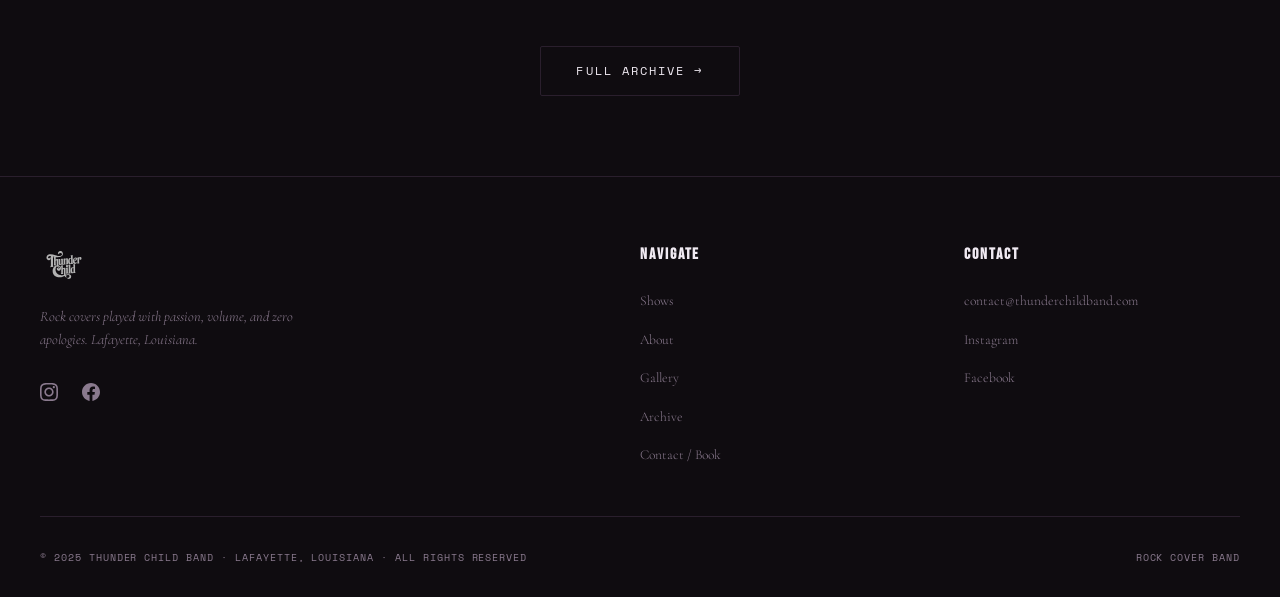
==== commit d75aecb2: "Revise band description for clarity and impact Updated the band description to emphasize powerful ro" ====
--- a/index.html
+++ b/index.html
@@ -190,13 +190,12 @@
       <p class="section-subtitle">About the Band</p>
       <span class="section-line" style="margin-bottom:1.5rem;"></span>
       <p>
-        <strong>Thunder Child</strong> is a high-energy rock cover band born in the heart of Acadiana.
-        We bring the hits — from Deep Purple and Led Zeppelin to Soundgarden and Foo Fighters —
-        played the way they were meant to be heard: cranked up and in your face.
+        <strong>Thunder Child</strong> is a high-energy rock cover band born in the heart of Acadiana, delivering powerful
+        classic rock and hard rock with attitude and grit.
       </p>
       <p>
         Whether it's a packed bar, an outdoor festival, or a private event, we deliver the full
-        experience every single night. No tracks. No shortcuts.
+        experience every single night. 
       </p>
       <a href="about.html" class="btn btn-outline" style="align-self:flex-start;">Meet the Band</a>
     </div>
--- a/style.css
+++ b/style.css
@@ -652,28 +652,26 @@
 .band-members {
   display: grid;
   grid-template-columns: repeat(5, 1fr);
-  gap: 1.5rem;
+  gap: 2rem;
   margin-top: 4rem;
 }
 .member-card {
-  background: var(--charcoal);
-  border: 1px solid var(--border);
-  padding: 1.5rem 1rem;
+  background: transparent;
+  border: none;
+  padding: 0;
   text-align: center;
-  transition: border-color var(--transition);
-}
-.member-card:hover { border-color: var(--gold-dk); }
+  transition: transform var(--transition);
+}
+.member-card:hover { transform: translateY(-4px); }
 .member-photo {
-  width: 100%;
-  aspect-ratio: 1 / 1;
+  width: 140px;
+  height: 140px;
   border-radius: 50%;
+  margin: 0 auto 1rem;
+  overflow: hidden;
+  border: none;
   background: var(--border);
-  margin: 0 auto 1rem;
   display: flex; align-items: center; justify-content: center;
-  font-size: 2rem; color: var(--gold);
-  overflow: hidden;
-  border: 2px solid var(--border);
-  max-width: 160px;
 }
 .member-photo img {
   width: 100%; height: 100%;
@@ -683,15 +681,26 @@
 .member-photo span { font-size: 2.5rem; }
 .member-name {
   font-family: var(--font-display);
-  font-size: 1.1rem; letter-spacing: 0.1em;
-}
-/* Stack to 3 then 2 on smaller screens */
+  font-size: 1.2rem; letter-spacing: 0.08em;
+  color: var(--white);
+  margin-bottom: 0.2rem;
+}
+.member-instrument {
+  font-family: var(--font-mono);
+  font-size: 0.62rem;
+  letter-spacing: 0.18em;
+  text-transform: uppercase;
+  color: var(--gold);
+}
 @media (max-width: 900px) {
   .band-members { grid-template-columns: repeat(3, 1fr); }
 }
 @media (max-width: 500px) {
   .band-members { grid-template-columns: repeat(2, 1fr); }
 }
+
+/* Remove offset border from about page photos */
+.home-about-img::before { display: none; }
 
 /* ============================================================
    CONTACT PAGE
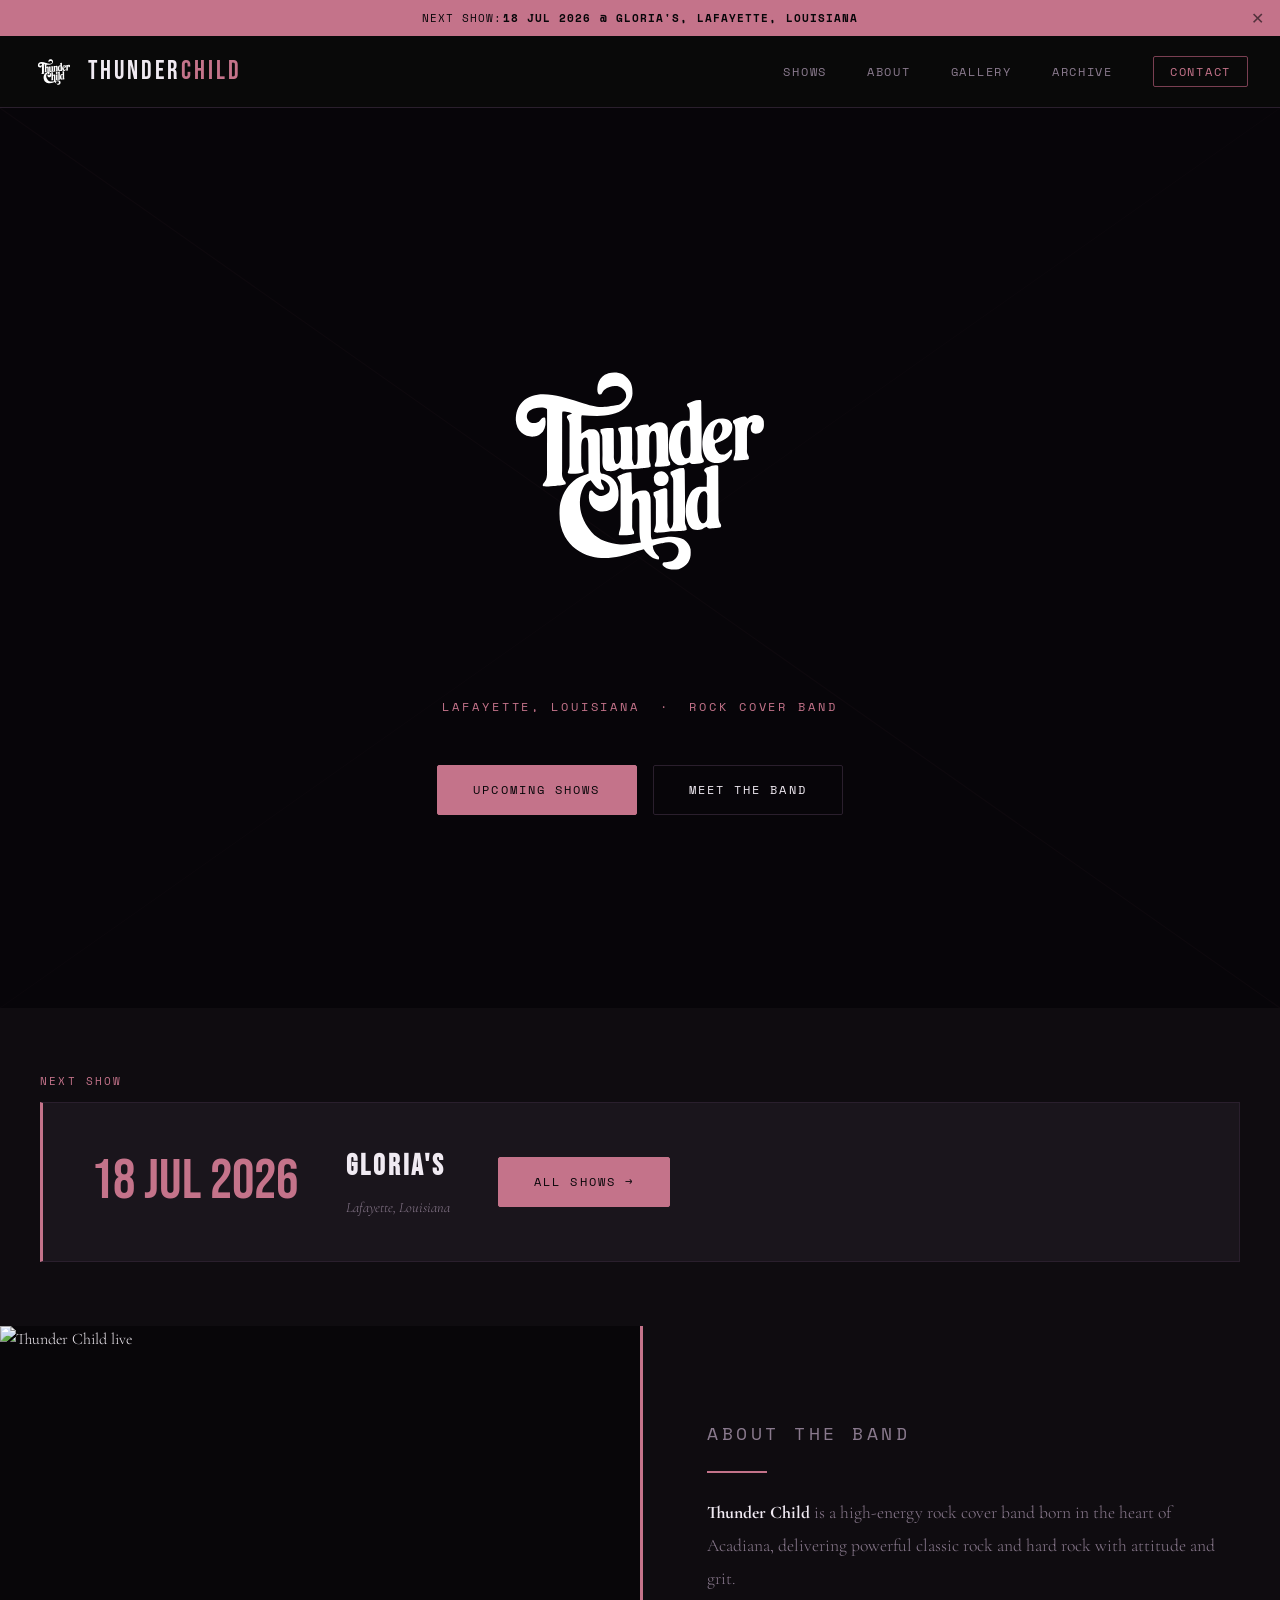
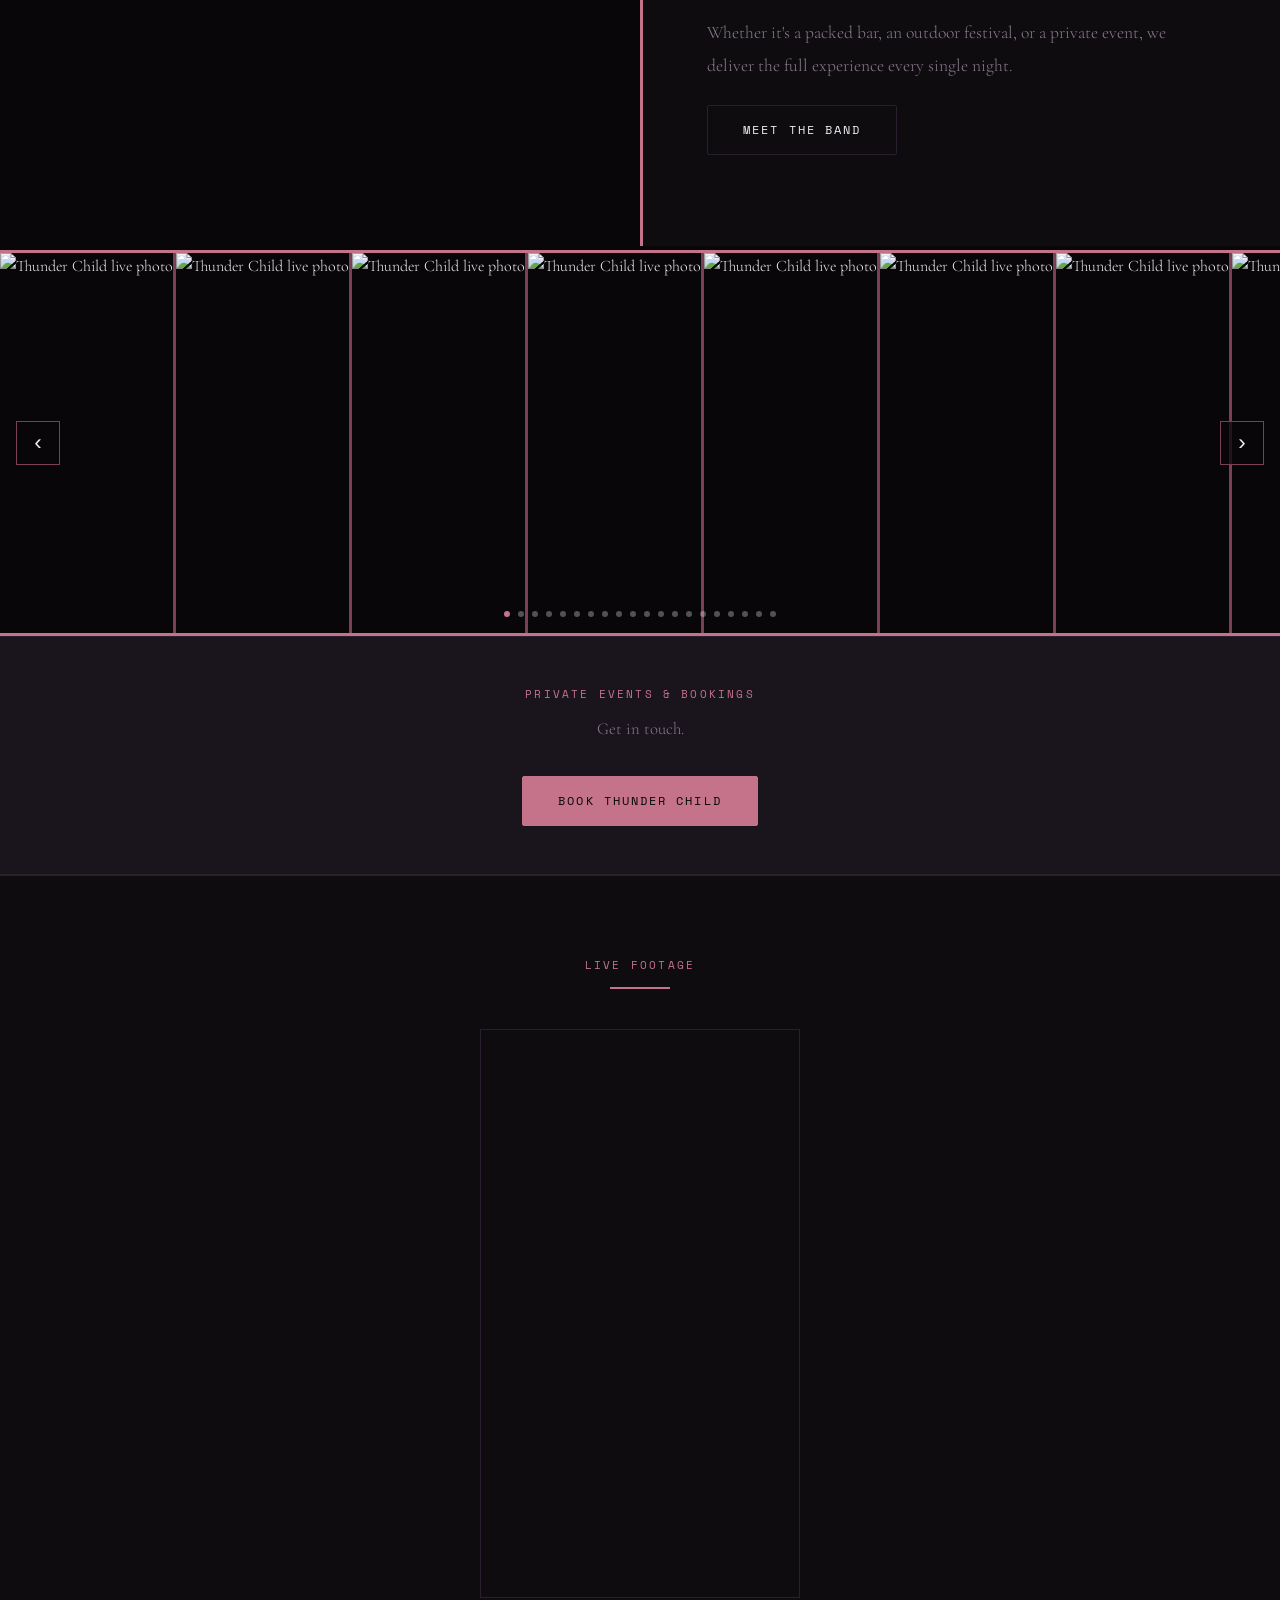
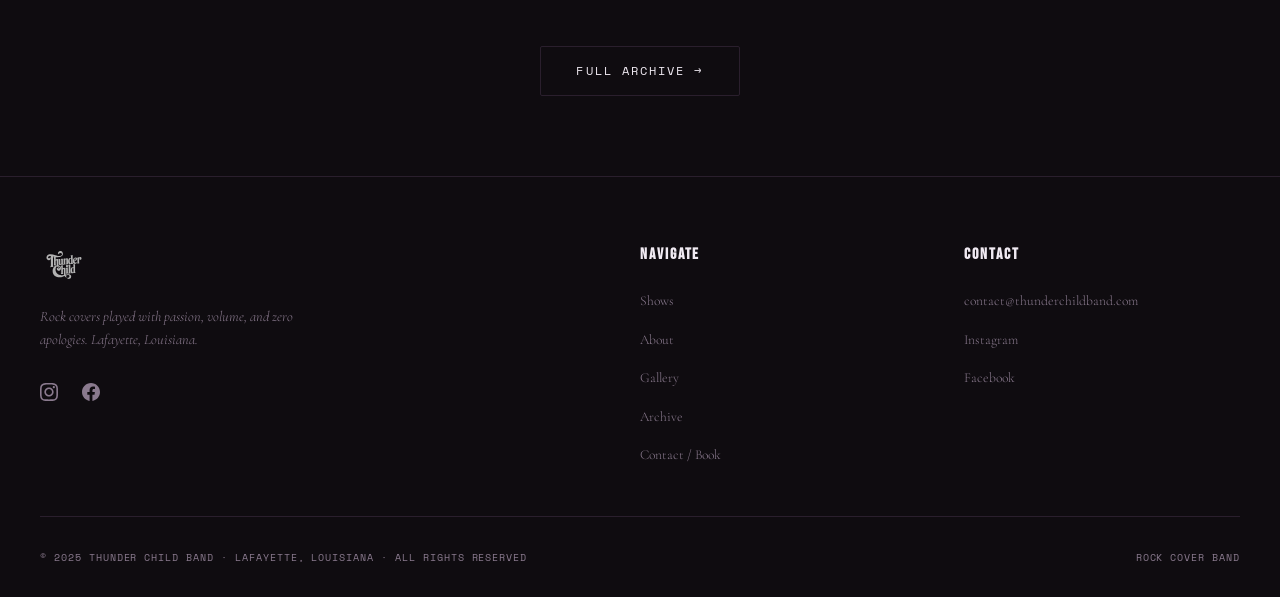
==== commit 932f5abb: "Revise text for Private Events & Bookings section Updated the text in the Private Events & Bookings " ====
--- a/index.html
+++ b/index.html
@@ -213,7 +213,7 @@
   <div style="background:var(--charcoal); border-top:1px solid var(--border); border-bottom:1px solid var(--border); padding:3rem 2rem; text-align:center;">
     <p class="section-subtitle reveal">Private Events &amp; Bookings</p>
     <p class="reveal" style="color:var(--dim); max-width:480px; margin:0.75rem auto 2rem; font-size:1.05rem;">
-      We play bars, festivals, weddings, and private events. Get in touch.
+      Get in touch.
     </p>
     <a href="contact.html" class="btn btn-gold reveal">Book Thunder Child</a>
   </div>
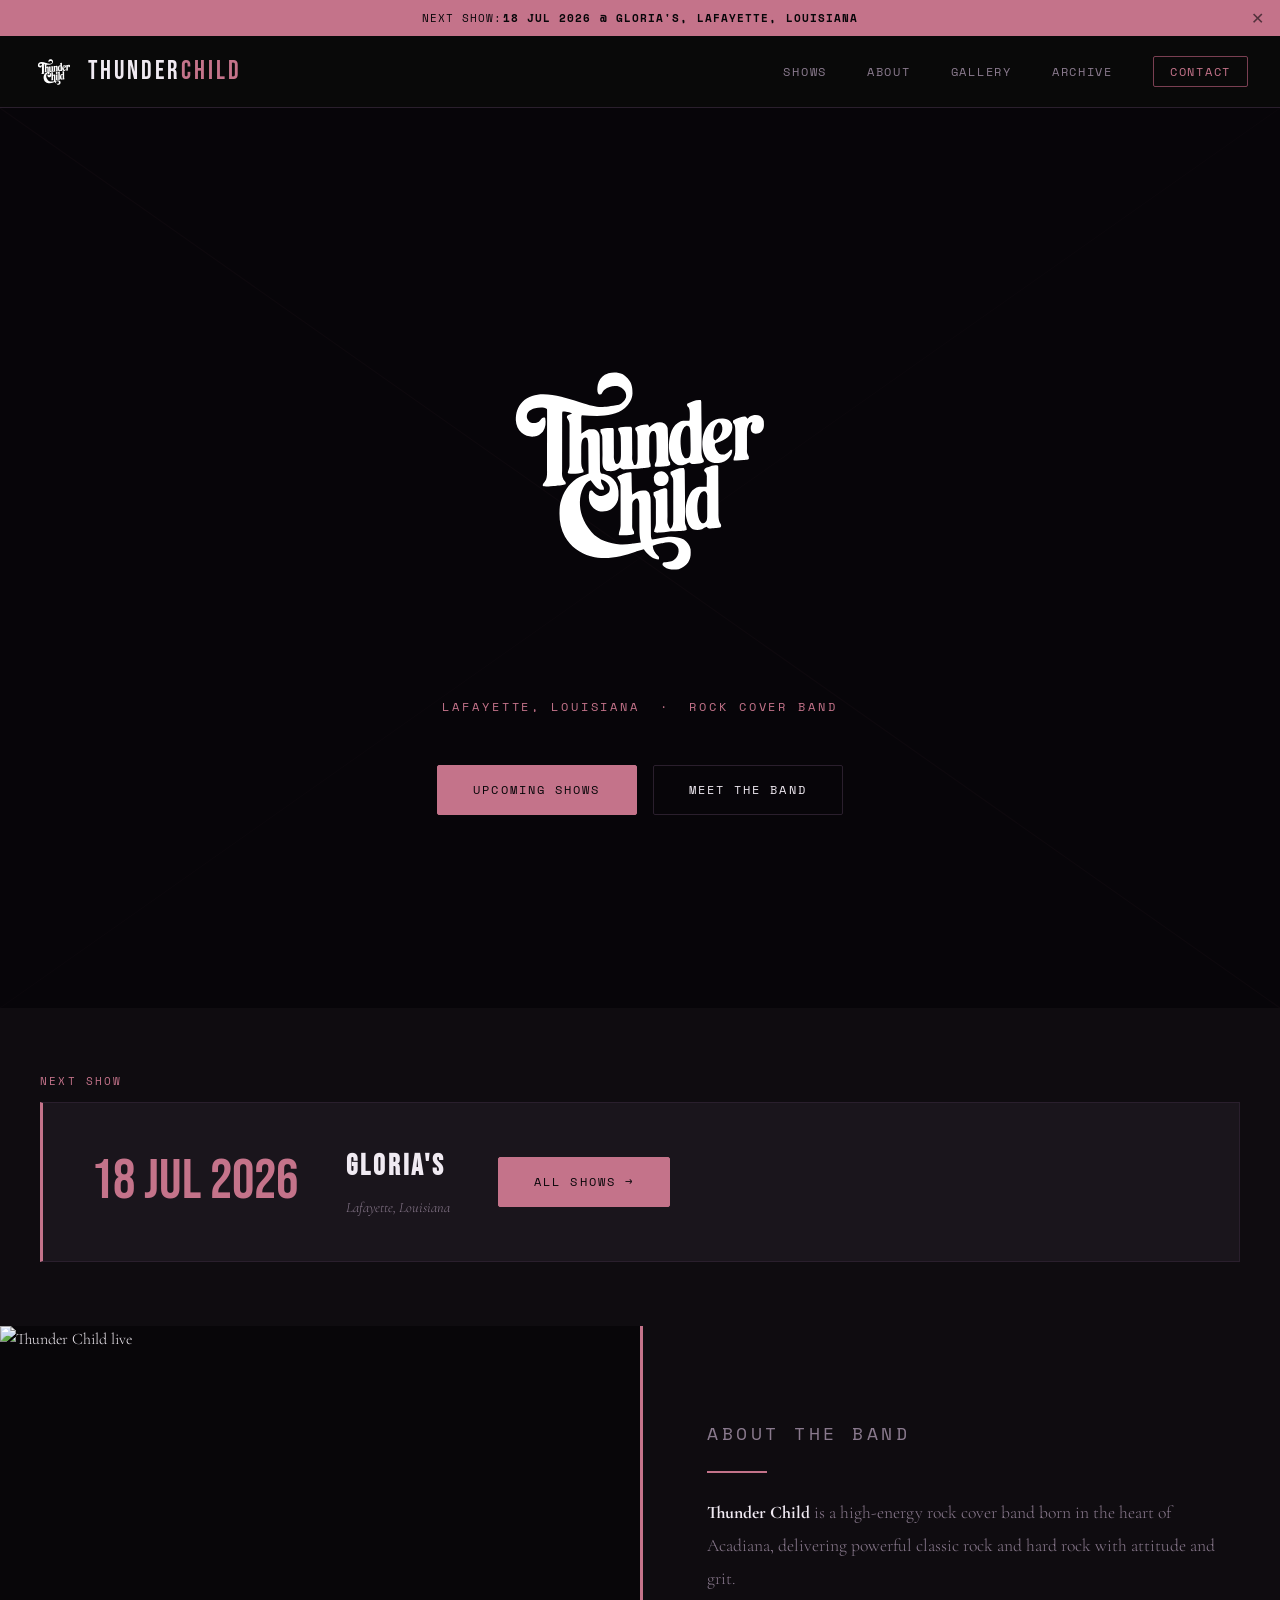
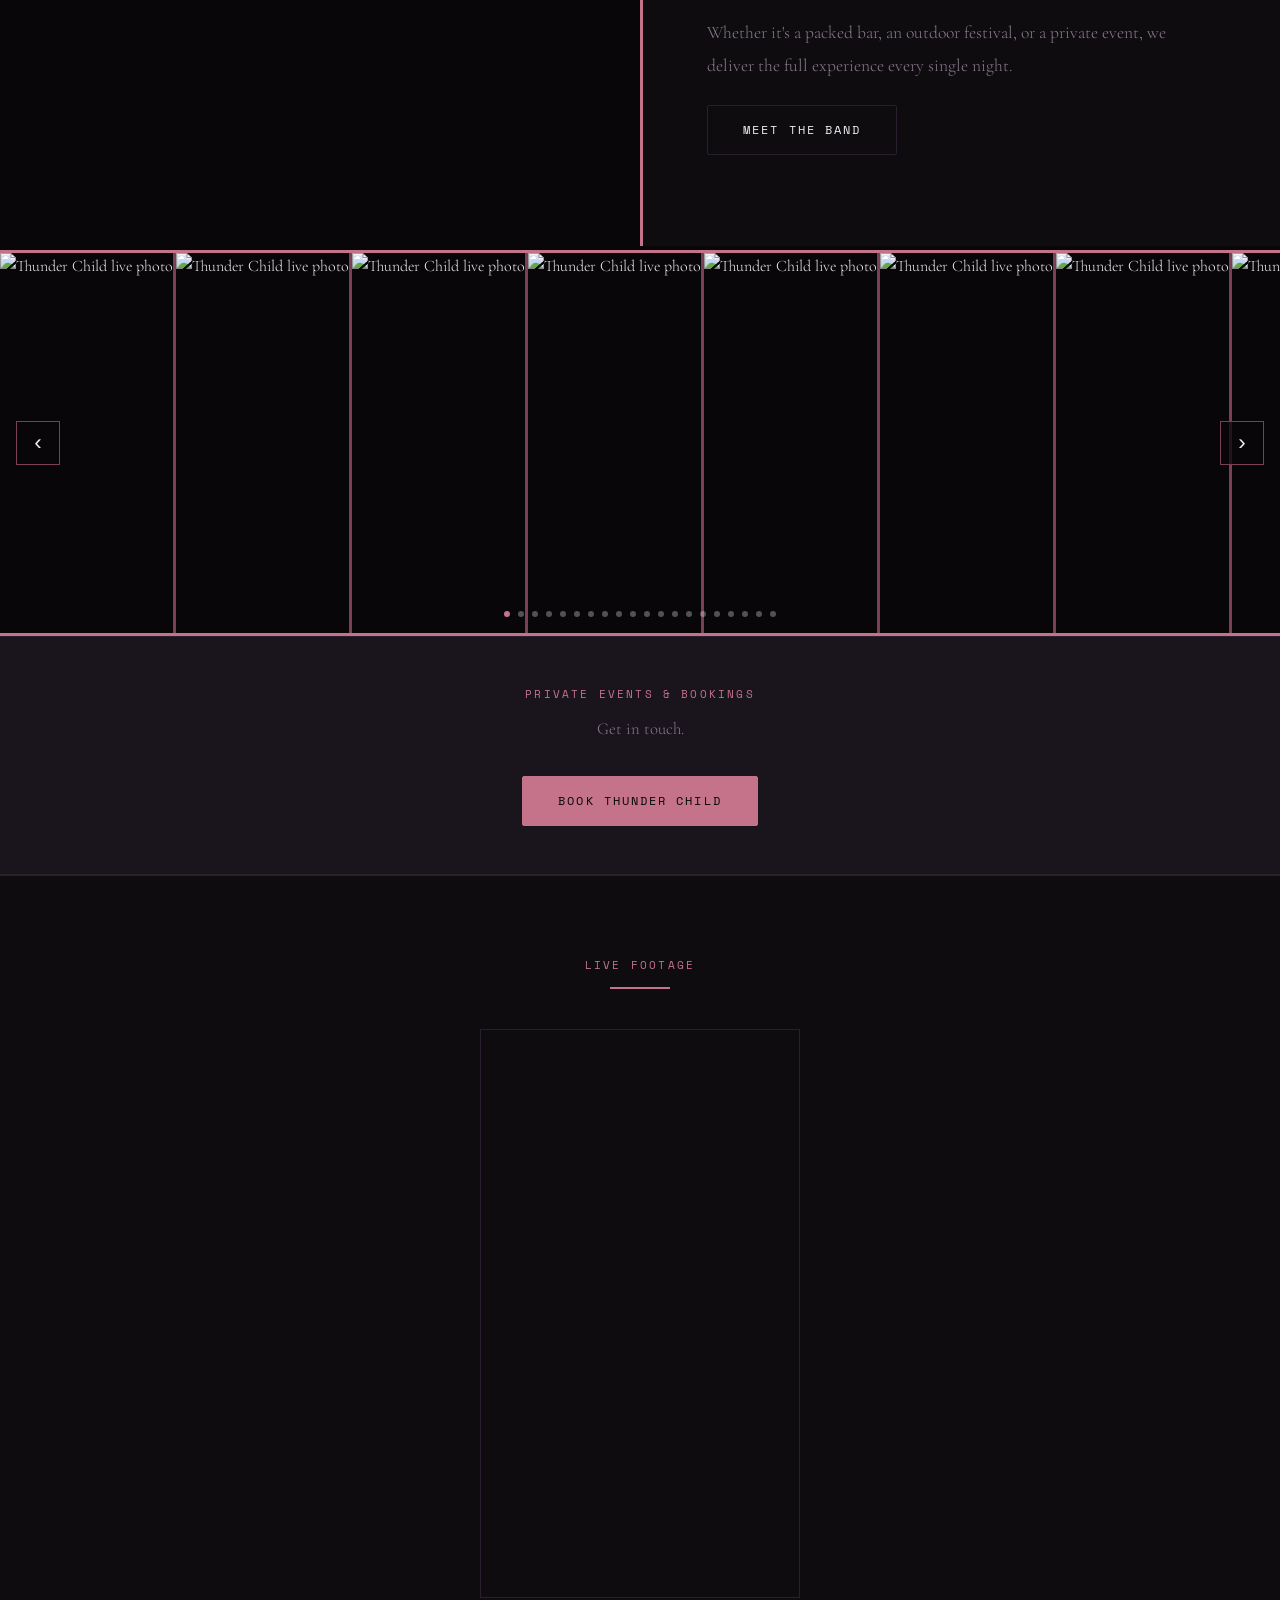
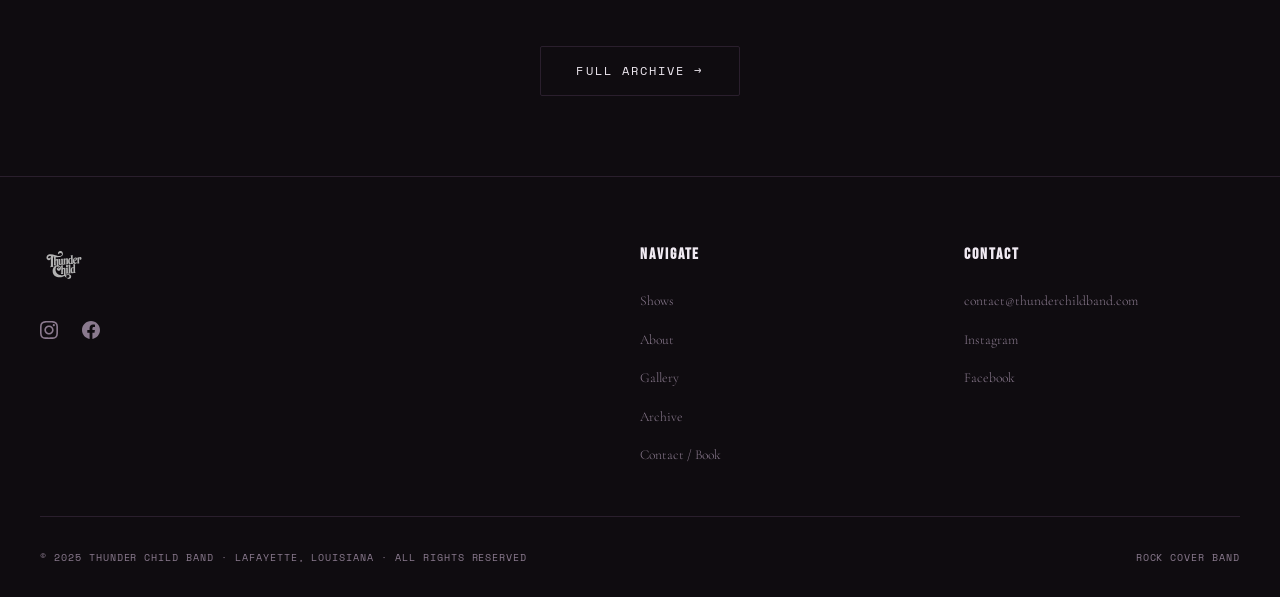
==== commit 97287414: "Remove footer tagline from index.html Removed the footer tagline from the site footer." ====
--- a/index.html
+++ b/index.html
@@ -240,7 +240,6 @@
     <div class="footer-inner">
       <div>
         <img src="assets/tc-new.svg" alt="Thunder Child" class="footer-brand-logo">
-        <p class="footer-tagline">Rock covers played with passion, volume, and zero apologies. Lafayette, Louisiana.</p>
         <div class="social-row mt-2">
           <a href="https://instagram.com/thunderchildband" class="social-link" target="_blank" rel="noopener" aria-label="Instagram">
             <svg viewBox="0 0 24 24" fill="currentColor"><path d="M12 2.163c3.204 0 3.584.012 4.85.07 3.252.148 4.771 1.691 4.919 4.919.058 1.265.069 1.645.069 4.849 0 3.205-.012 3.584-.069 4.849-.149 3.225-1.664 4.771-4.919 4.919-1.266.058-1.644.07-4.85.07-3.204 0-3.584-.012-4.849-.07-3.26-.149-4.771-1.699-4.919-4.92-.058-1.265-.07-1.644-.07-4.849 0-3.204.013-3.583.07-4.849.149-3.227 1.664-4.771 4.919-4.919 1.266-.057 1.645-.069 4.849-.069zm0-2.163c-3.259 0-3.667.014-4.947.072-4.358.2-6.78 2.618-6.98 6.98-.059 1.281-.073 1.689-.073 4.948 0 3.259.014 3.668.072 4.948.2 4.358 2.618 6.78 6.98 6.98 1.281.058 1.689.072 4.948.072 3.259 0 3.668-.014 4.948-.072 4.354-.2 6.782-2.618 6.979-6.98.059-1.28.073-1.689.073-4.948 0-3.259-.014-3.667-.072-4.947-.196-4.354-2.617-6.78-6.979-6.98-1.281-.059-1.69-.073-4.949-.073zm0 5.838c-3.403 0-6.162 2.759-6.162 6.162s2.759 6.163 6.162 6.163 6.162-2.759 6.162-6.163c0-3.403-2.759-6.162-6.162-6.162zm0 10.162c-2.209 0-4-1.79-4-4 0-2.209 1.791-4 4-4s4 1.791 4 4c0 2.21-1.791 4-4 4zm6.406-11.845c-.796 0-1.441.645-1.441 1.44s.645 1.44 1.441 1.44c.795 0 1.439-.645 1.439-1.44s-.644-1.44-1.439-1.44z"/></svg>
